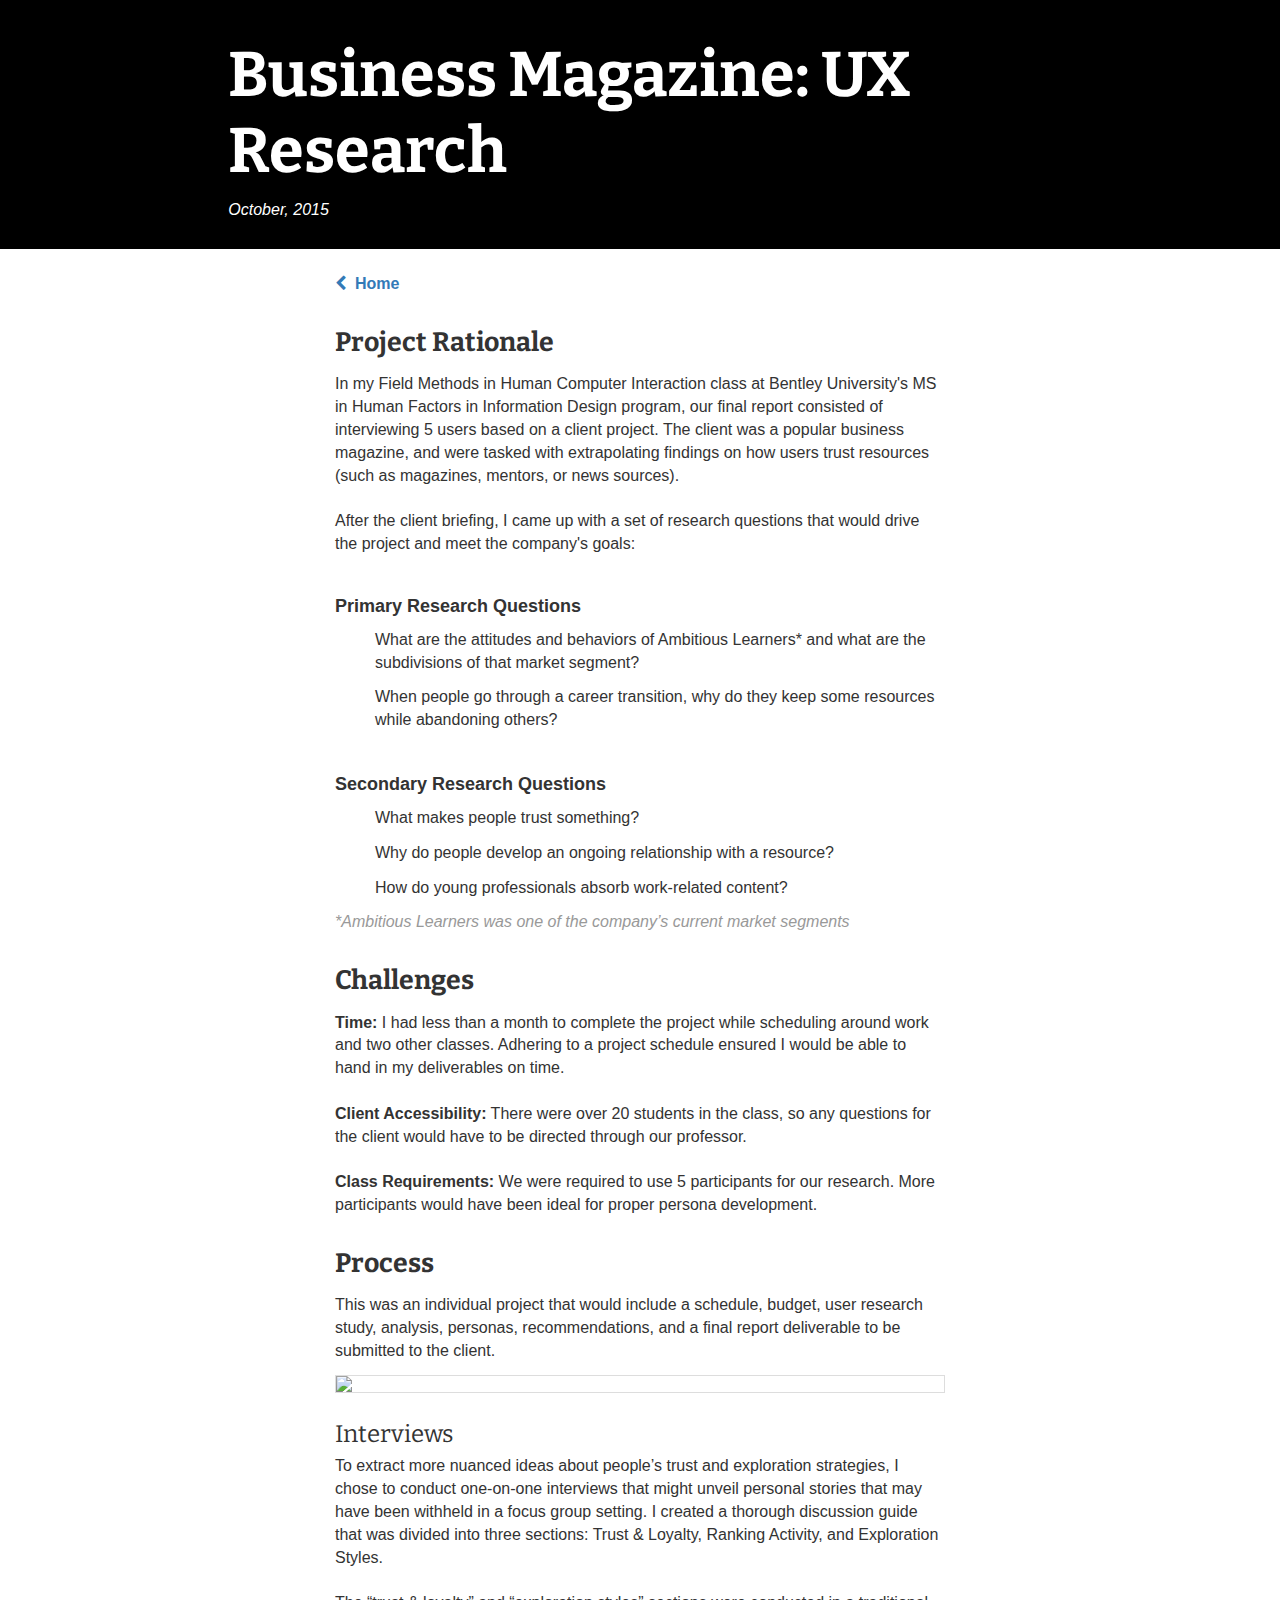
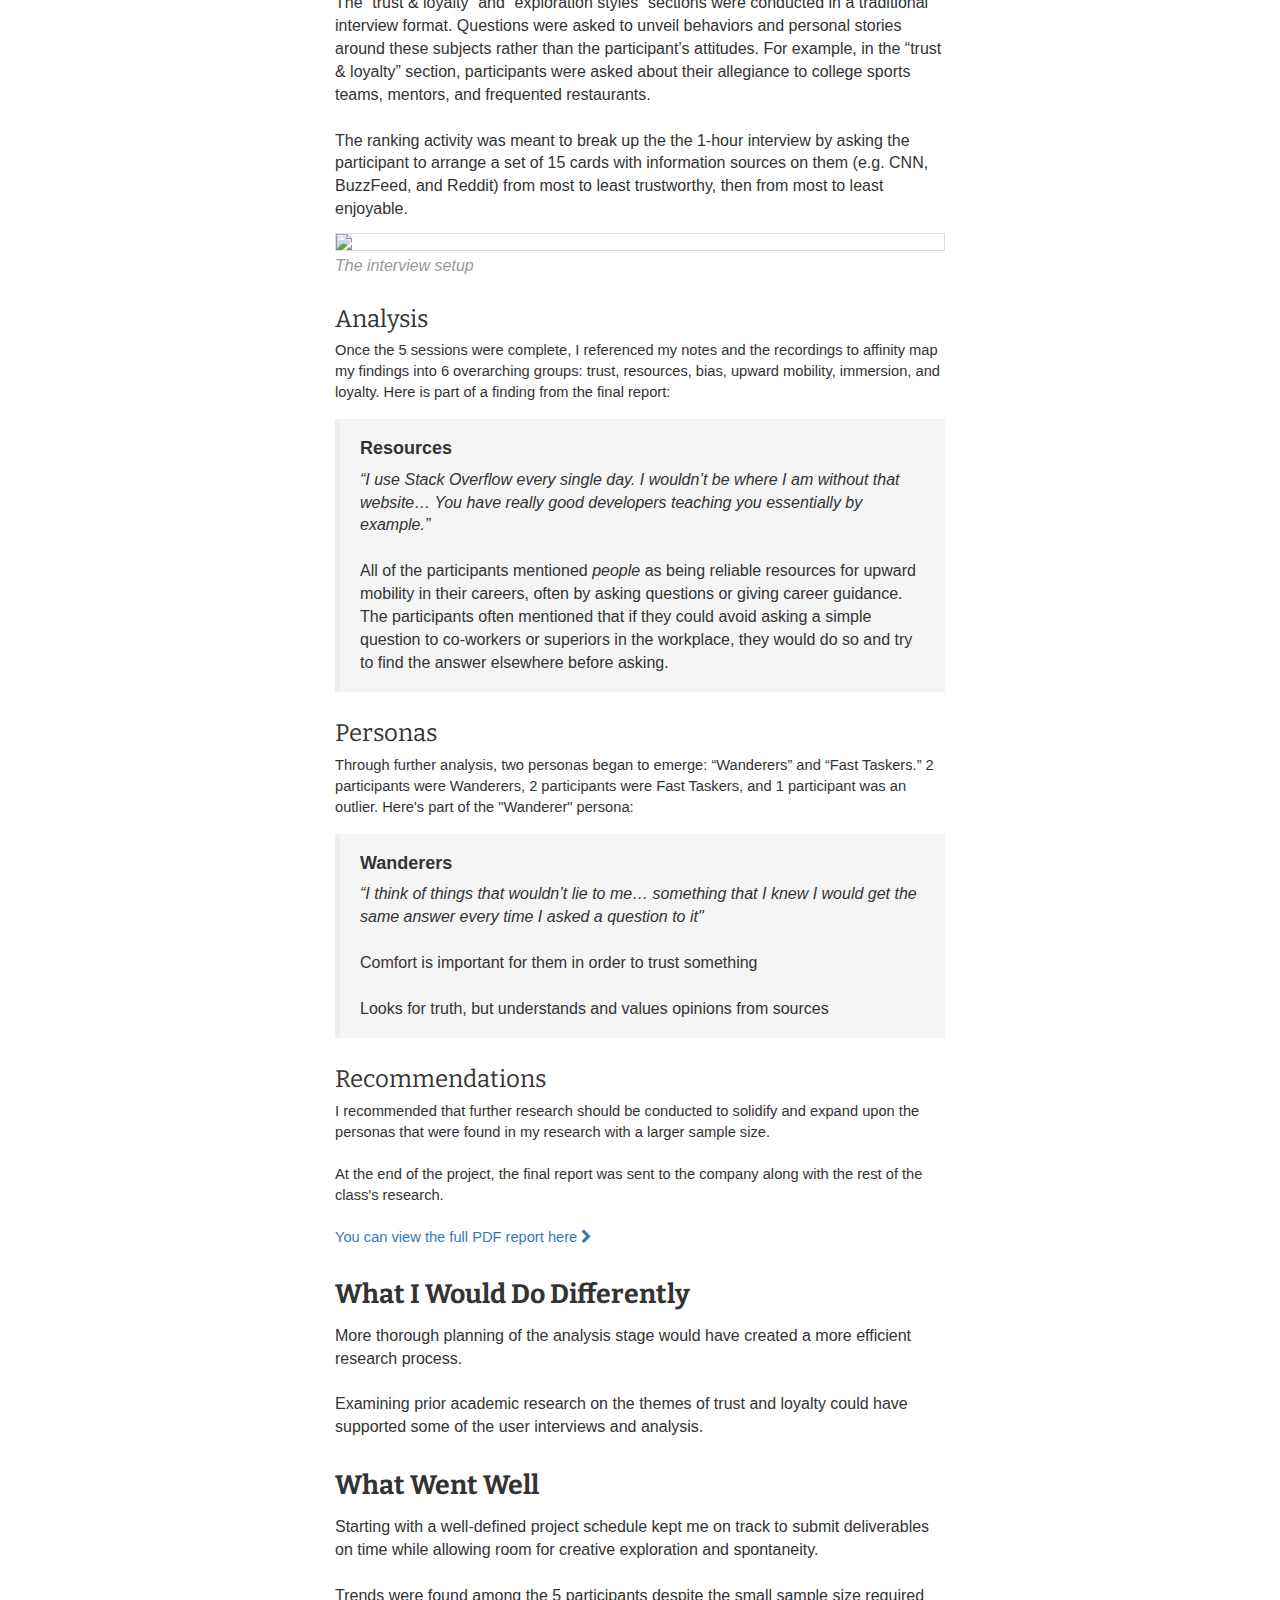
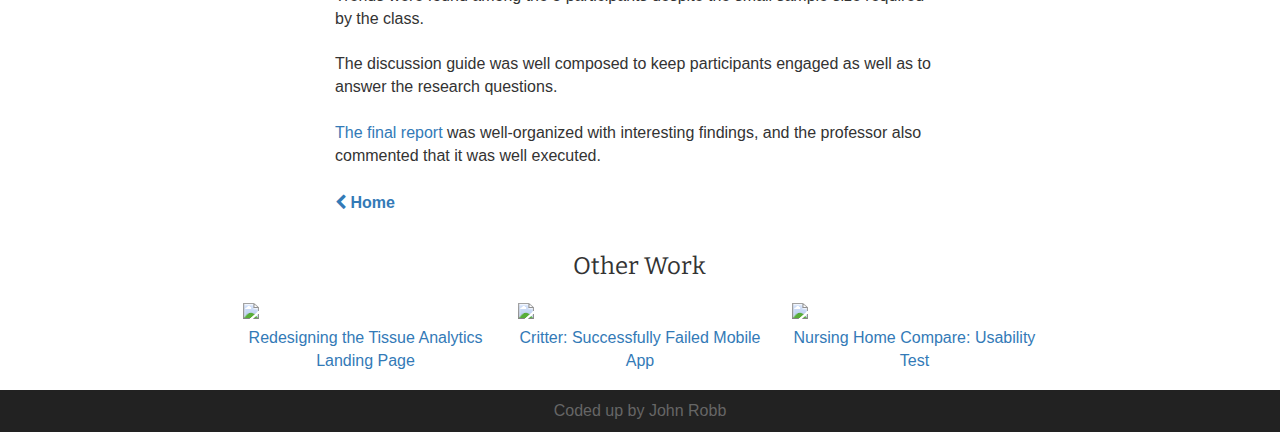
==== article_biz.html @ 2bd7e78d "Added Google Analytics" ====
<!DOCTYPE html>
<html lang="en">

<head>
    <meta charset="utf-8">
    <meta http-equiv="X-UA-Compatible" content="IE=edge">
    <meta name="viewport" content="width=device-width, initial-scale=1">
    <meta name="description" content="">
    <meta name="author" content="">

    <title>John Robb</title>

    <!-- Normalize -->
    <link href="css/normalize.css" rel="stylesheet">

    <!-- Bootstrap Core CSS -->
    <link href="css/bootstrap.min.css" rel="stylesheet">

    <!-- Font Awesome -->
    <link rel="stylesheet" href="fonts/font-awesome/css/font-awesome.min.css">

    <!-- Custom CSS -->
    <link href="robbstrap.css" rel="stylesheet">

    <!-- FancyBox -->
    <link rel="stylesheet" href="fancybox/source/jquery.fancybox.css?v=2.1.5" type="text/css" media="screen" />
    <link rel="stylesheet" href="fancybox/source/helpers/jquery.fancybox-buttons.css?v=1.0.5" type="text/css" media="screen" />
    <link rel="stylesheet" href="fancybox/source/helpers/jquery.fancybox-thumbs.css?v=1.0.7" type="text/css" media="screen" />

    <!-- Fonts -->
    <link rel="stylesheet" href="fonts/font-awesome/css/font-awesome.min.css">
    <link href='https://fonts.googleapis.com/css?family=Bitter:400,400italic,700|Open+Sans:400,400italic,700' rel='stylesheet' type='text/css'>

    <!-- HTML5 Shim and Respond.js IE8 support of HTML5 elements and media queries -->
    <!-- WARNING: Respond.js doesn't work if you view the page via file:// -->
    <!--[if lt IE 9]>
        <script src="https://oss.maxcdn.com/libs/html5shiv/3.7.0/html5shiv.js"></script>
        <script src="https://oss.maxcdn.com/libs/respond.js/1.4.2/respond.min.js"></script>
    <![endif]-->

</head>

<body>
  <!-- Google Tag Manager -->
  <noscript><iframe src="//www.googletagmanager.com/ns.html?id=GTM-M688J4"
  height="0" width="0" style="display:none;visibility:hidden"></iframe></noscript>
  <script>(function(w,d,s,l,i){w[l]=w[l]||[];w[l].push({'gtm.start':
  new Date().getTime(),event:'gtm.js'});var f=d.getElementsByTagName(s)[0],
  j=d.createElement(s),dl=l!='dataLayer'?'&l='+l:'';j.async=true;j.src=
  '//www.googletagmanager.com/gtm.js?id='+i+dl;f.parentNode.insertBefore(j,f);
  })(window,document,'script','dataLayer','GTM-M688J4');</script>
  <!-- End Google Tag Manager -->

<div class="article">

  <div class="jumbotron biz-page" style="padding-right: 0">
    <div class="container col-sm-offset-1 col-sm-10 col-md-offset-2 col-md-8">
      <h1>Business Magazine: UX Research</h1>
      <p>October, 2015</p>
    </div>
  </div>

  <div class="container col-sm-offset-1 col-sm-10 col-md-offset-2 col-md-8 col-lg-offset-3 col-lg-6">

    <!--BACK BUTTON, breadcrumb-->
    <p style="margin-bottom:18px">
      <a href="index.html"><b>
        <i class="fa fa-chevron-left"></i>
        &nbsp;Home</b>
      </a>
    </p>

    <h2>Project Rationale</h2>

    <p>
    In my Field Methods in Human Computer Interaction class at Bentley University's MS in Human Factors in Information Design program, our final report consisted of interviewing 5 users based on a client project. The client was a popular business magazine, and were tasked with extrapolating findings on how users trust resources (such as magazines, mentors, or news sources).
    <br/><br/>
    After the client briefing, I came up with a set of research questions that would drive the project and meet the company's goals:
    </p>

    <br/>

    <h4>Primary Research Questions</h4>
    <ul class="research-qs">
      <li><p>What are the attitudes and behaviors of Ambitious Learners* and what are the subdivisions of that market segment?</p></li>
      <li><p>When people go through a career transition, why do they keep some resources while abandoning others?</p></li>
    </ul>

    <br/>
    <h4>Secondary Research Questions</h4>
    <ul class="research-qs">
      <li><p>What makes people trust something?</p></li>
      <li><p>Why do people develop an ongoing relationship with a resource?</p></li>
      <li><p>How do young professionals absorb work-related content?</p></li>
    </ul>

    <p style="color: #999"><i>*Ambitious Learners was one of the company’s current market segments</i></p>

    <h2>Challenges</h2>
    <p>
      <b>Time:</b> I had less than a month to complete the project while scheduling around work and two other classes. Adhering to a project schedule ensured I would be able to hand in my deliverables on time.
      <br/>
      <br/>
      <b>Client Accessibility:</b> There were over 20 students in the class, so any questions for the client would have to be directed through our professor.
      <br/>
      <br/>
      <b>Class Requirements:</b> We were required to use 5 participants for our research. More participants would have been ideal for proper persona development.
    </p>

    <h2>Process</h2>
    <p>
      This was an individual project that would include a schedule, budget, user research study, analysis, personas, recommendations, and a final report deliverable to be submitted to the client.
    </p>
    <a class="fancybox" href="img/biz/schedule.png">
      <img src="img/biz/schedule.png" class="img-responsive">
    </a>

    <h3>Interviews</h3>
    <p>
      To extract more nuanced ideas about people’s trust and exploration strategies, I chose to conduct one-on-one interviews that might unveil personal stories that may have been withheld in a focus group setting. I created a thorough discussion guide that was divided into three sections: Trust & Loyalty, Ranking Activity, and Exploration Styles.
      <br/><br/>
      The “trust & loyalty” and “exploration styles” sections were conducted in a traditional interview format. Questions were asked to unveil behaviors and personal stories around these subjects rather than the participant’s attitudes. For example, in the “trust & loyalty” section, participants were asked about their allegiance to college sports teams, mentors, and frequented restaurants.
      <br/><br/>
      The ranking activity was meant to break up the the 1-hour interview by asking the participant to arrange a set of 15 cards with information sources on them (e.g. CNN, BuzzFeed, and Reddit) from most to least trustworthy, then from most to least enjoyable.
    </p>
      <a class="fancybox" href="img/biz/setup.jpg">
      <img src="img/biz/setup.jpg" class="img-responsive">
    </a>
    <p class="caption">The interview setup</p>

    <h3>Analysis</h3>
    Once the 5 sessions were complete, I referenced my notes and the recordings to affinity map my findings into 6 overarching groups: trust, resources, bias, upward mobility, immersion, and loyalty. Here is part of a finding from the final report:

    <blockquote>
      <h4>Resources</h4>
      <i>“I use Stack Overflow every single day. I wouldn’t be where I am without that website… You have really good developers teaching you essentially by example.”</i>
      <br/>
      <br/>
      All of the participants mentioned <i>people</i> as being reliable resources for upward mobility in their careers, often by asking questions or giving career guidance. The participants often mentioned that if they could avoid asking a simple question to co-workers or superiors in the workplace, they would do so and try to find the answer elsewhere before asking.
    </blockquote>

    <h3>Personas</h3>
    Through further analysis, two personas began to emerge: “Wanderers” and “Fast Taskers.” 2 participants were Wanderers, 2 participants were Fast Taskers, and 1 participant was an outlier. Here's part of the "Wanderer" persona:

    <blockquote>
      <h4>Wanderers</h4>
      <i>“I think of things that wouldn’t lie to me… something that I knew I would get the same answer every time I asked a question to it"</i>
      <p>
        <br/>
        Comfort is important for them in order to trust something
        <br/>
        <br/>
        Looks for truth, but understands and values opinions from sources
      </p>
    </blockquote>

    <h3>Recommendations</h3>
    I recommended that further research should be conducted to solidify and expand upon the personas that were found in my research with a larger sample size.
    <br/>
    <br/>
    At the end of the project, the final report was sent to the company along with the rest of the class's research.
    <br/>
    <br/>
    <a href="https://www.dropbox.com/s/zzh4sr86tqa7deg/780-Final%20Report_NDA.pdf?dl=0" target="_blank">
    You can view the full PDF report here&nbsp;<i class="fa fa-chevron-right"></i></a>



  <h2>What I Would Do Differently</h2>

    <p>
      More thorough planning of the analysis stage would have created a more efficient research process.
      <br/><br/>
      Examining prior academic research on the themes of trust and loyalty could have supported some of the user interviews and analysis.
    </p>

    <h2>What Went Well</h2>

    <p>
      Starting with a well-defined project schedule kept me on track to submit deliverables on time while allowing room for creative exploration and spontaneity.
      <br/><br/>
      Trends were found among the 5 participants despite the small sample size required by the class.
      <br/><br/>
      The discussion guide was well composed to keep participants engaged as well as to answer the research questions.
      <br/><br/>
      <a href="https://www.dropbox.com/s/zzh4sr86tqa7deg/780-Final%20Report_NDA.pdf?dl=0" target="_blank">The final report</a> was well-organized with interesting findings, and the professor also commented that it was well executed.
  </p>

    <!--BACK BUTTON, breadcrumb-->
    <p style="margin-bottom:18px; margin-top: 24px"><a href="index.html"><b><i class="fa fa-chevron-left"></i> Home</b></a></p>

  </div>
</div>


<div class="container otherwork col-xs-12 col-sm-offset-1 col-sm-10 col-md-offset-2 col-md-8">
  <h3 style="text-align:center">Other Work</h3>

  <div class="col-xs-4">
    <a href="article_ta.html">
      <img src="img/cover_ta.png" class="img-responsive center-block" style="max-height:168px">
      <p>Redesigning the Tissue Analytics Landing Page</p>
    </a>
  </div>
  <div class="col-xs-4">
    <a href="article_critter.html">
      <img src="img/cover_critter.png" class="img-responsive center-block" style="max-height:168px">
      <p>Critter: Successfully Failed Mobile App</p>
    </a>
  </div>
  <div class="col-xs-4">
    <a href="article_nhc.html">
      <img src="img/cover_nhc.png" class="img-responsive center-block" style="max-height:168px">
      <p>Nursing Home Compare: Usability Test</p>
    </a>
  </div>
</div>


  <footer class="footer">
      <p>Coded up by John Robb</p>
  </footer>

  <!-- Add jQuery library -->
  <script type="text/javascript" src="http://code.jquery.com/jquery-latest.min.js"></script>

  <!-- Include all compiled plugins (below), or include individual files as needed -->
  <script src="js/bootstrap.min.js"></script>

  <!-- Add mousewheel plugin (this is optional) -->
  <script type="text/javascript" src="fancybox/lib/jquery.mousewheel-3.0.6.pack.js"></script>

  <!-- Add fancyBox -->
  <script type="text/javascript" src="fancybox/source/jquery.fancybox.pack.js?v=2.1.5"></script>

  <!-- Optionally add helpers - button, thumbnail and/or media -->
  <script type="text/javascript" src="fancybox/source/helpers/jquery.fancybox-buttons.js?v=1.0.5"></script>
  <script type="text/javascript" src="fancybox/source/helpers/jquery.fancybox-media.js?v=1.0.6"></script>

  <script type="text/javascript" src="fancybox/source/helpers/jquery.fancybox-thumbs.js?v=1.0.7"></script>
  <script type="text/javascript">
  	$(document).ready(function() {
  		$(".fancybox").fancybox();
  	});
  </script>
</body>

</html>
---- robbstrap.css ----
html {
  position: relative;
  min-height: 100%;
}

body {
    /*padding-top: 50px; /*for navbar*/
    margin-bottom: 40px; /*for footer*/
    font-size: 11pt;
}

.container-fluid {
  padding: 0;
}

.container-nopad {
  padding: 0;
}

h1 {
  font-family: "bitter";
  font-weight: 700;
  margin-bottom: 24px;
  font-size: 24pt;
}

h2 {
  font-family: "bitter";
  font-weight: 700;
  margin-bottom: 24px;
}

h3 {
  font-family: "bitter";
  font-weight: 400;
  margin-bottom: 24px;
}

h4 {
  font-weight: bold;
}

p {
  font-size: 12pt;
}

.btn {
  border-radius: 2px !important;
}

.caption {
  margin-top: -20px;
  margin-bottom: 16px;
  font-style: italic;
  color: #999;
}

.handshake {
  background-color: #5462C3;
  color: #fff;
}

.handshake p {
  font-family: "bitter";
  font-size: 12pt;
  margin-bottom: 40px;
}

.jumbotron {
  margin-bottom: 0;
  padding-bottom: 0;
}

/* Intro Section*/

.intro {
  position: relative;
  background-color: #f2f2f2; /*8c332f*/
/*  background: #000 url("img/intro4.jpg") center center; */
  width: 100%;
  height: 100%;
  background-size: cover;
  overflow: hidden;
  padding: 20px 0px;
}

.intro li {
  margin: 12px;
}

.work a {
  font-size: 14pt;
}

.work img {
  float:left;
  padding: 0px;
  margin: 0;
  padding-right: 12px;
}

.work h3 {
  font-size: 14pt;
  vertical-align: middle;
  margin-bottom: 6px;
  margin-top: 0;
}

.work table {
  padding: 0;
  margin: 0;
  height: 130px;
}

.work td {
  padding: 0;
  margin: 0;
  /*padding-bottom: 20px;*/
}

.work tr {
  padding: 0;
  margin: 0;
}

.work p {
  font-size: 11pt;
  color: #999;
  font-style: italic;
  margin-bottom: 0;
  line-height: 120%;
}

/*Experience Section*/

.xp {
  background-color: #f2f2f2;
  height: 100%;
  margin-top: 24px;
}

.xp .container {
  padding-bottom: 18px;
}

.xp h1 {
  margin-top: 24px;
  margin-bottom: 12px;
}

.xp h2 {
  font-size: 18pt;
  font-weight: 400;
  margin-bottom: 4px;
  margin-top: 28px;
}

.xp h3 {
  margin-bottom: 4px;
  font-size: 14pt;
  margin-top: 0;
  /*float:left;*/
}

.xp .note {
  /*text-align: right;
  float: right; /*If something goes wrong, check this. maybe clearing floats?*/
  color: #999;
  font-style: italic;
  margin-bottom: 6px;
}

.xp .detail {
  margin-bottom: 8px;
}

.xp .btn {
  margin-top: 8px;
  margin-bottom: 12px;
}

/* Skills Section */
.skills {
  background-color: #5462C3;
  height: 100%;
  padding-bottom: 32px;
  color: #fff;
}

.skills h3 {
  margin-bottom: 12px;
}

.skills p {
  line-height: 40px;
}

/* About Section */

.about {
  padding-bottom: 32px;
  background-color: #f2f2f2;
}

.about ul{
  margin-left: -4px;
}

.about li{
  margin: 8px 8px;
}

.about i{
  margin-right: 8px;
  color: #333;
}

.about img {
  float: left;
  padding: 0;
  margin: 0 12px 12px 0;
}


/* Contact */

.contact {
  background-color: #333;
  color: #fff;
  padding-bottom: 24px;
  padding-top: 18px;
}

.contact p {
  margin-bottom: 18px;
}

.contact a {
  margin: 0 4px;
  margin-bottom: 12px;
}

.footer {
  position: absolute;
  bottom: -1px;
  width: 100%;
  height: 42px;
  background-color: #222;
}

.footer p{
  /*footer padding*/
  margin-top: 10px;
  margin-bottom: 10px;
  text-align: center;
  color: #666;
}


/************* ARTICLE ***************************/

.article .jumbotron {
    position: relative;
    height: 100%;
    background-size: cover;
    overflow: hidden;
    color: #fff;
    margin-bottom: 24px;
    padding: 18px 0 12px 0;
}

/* Article Images */

.ta-page {
    background: #000 url("img/article_ta.jpg") center center;
}

.critter-page {
    background: #000 url("img/article_critter.jpg") center center;
}

.biz-page {
    background: #000 url("img/article_biz.jpg") center center;
}

.nhc-page {
    background: #000 url("img/article_nhc.jpg") center center;
}


.article .jumbotron h1 {
  line-height: 120%;
  margin-bottom: 10px;
}

.article .jumbotron p {
  font-size: 12pt;
  font-style: italic;
}

.article h2 {
  font-size: 20pt;
  margin-bottom: 16px;
  margin-top: 32px;
}

.article h3 {
  margin-bottom: 8px;
  margin-top: 28px;
}

.article img {
  margin: 12px 0px 24px 0px;
  border: 1px solid #ddd;
/*  width: 100%;  */
/*  max-width: 640px; */
}

.article blockquote {
  font-size: 12pt;
  margin-top: 16px;
  padding-bottom: 18px;
  background-color: #f5f5f5;
}

.research-qs li {
  margin: 12px 0;
  list-style: none;
}

.otherwork p {
  text-align: center;
}

.otherwork {
  margin-bottom: 48px;
}

.otherwork img {
  margin-bottom: 8px;
}

/*************  Custom Buttons  ******************/
.btn-linkedin {
  color: #ffffff;
  background-color: #0077B5;
  border-color: #0077B5;
}

.btn-linkedin:hover,
.btn-linkedin:focus,
.btn-linkedin:active,
.btn-linkedin.active,
.open .dropdown-toggle.btn-linkedin {
  color: #ffffff;
  background-color: #006399;
  border-color: #0077B5;
}

.btn-linkedin:active,
.btn-linkedin.active,
.open .dropdown-toggle.btn-linkedin {
  background-image: none;
}

.btn-linkedin.disabled,
.btn-linkedin[disabled],
fieldset[disabled] .btn-linkedin,
.btn-linkedin.disabled:hover,
.btn-linkedin[disabled]:hover,
fieldset[disabled] .btn-linkedin:hover,
.btn-linkedin.disabled:focus,
.btn-linkedin[disabled]:focus,
fieldset[disabled] .btn-linkedin:focus,
.btn-linkedin.disabled:active,
.btn-linkedin[disabled]:active,
fieldset[disabled] .btn-linkedin:active,
.btn-linkedin.disabled.active,
.btn-linkedin[disabled].active,
fieldset[disabled] .btn-linkedin.active {
  background-color: #0077B5;
  border-color: #0077B5;
}

.btn-linkedin .badge {
  color: #0077B5;
  background-color: #ffffff;
}


/*TWITTER*/
.btn-twitter {
  color: #ffffff;
  background-color: #55ACEE;
  border-color: #55ACEE;
}

.btn-twitter:hover,
.btn-twitter:focus,
.btn-twitter:active,
.btn-twitter.active,
.open .dropdown-toggle.btn-twitter {
  color: #ffffff;
  background-color: #4C9DDB;
  border-color: #55ACEE;
}

.btn-twitter:active,
.btn-twitter.active,
.open .dropdown-toggle.btn-twitter {
  background-image: none;
}

.btn-twitter.disabled,
.btn-twitter[disabled],
fieldset[disabled] .btn-twitter,
.btn-twitter.disabled:hover,
.btn-twitter[disabled]:hover,
fieldset[disabled] .btn-twitter:hover,
.btn-twitter.disabled:focus,
.btn-twitter[disabled]:focus,
fieldset[disabled] .btn-twitter:focus,
.btn-twitter.disabled:active,
.btn-twitter[disabled]:active,
fieldset[disabled] .btn-twitter:active,
.btn-twitter.disabled.active,
.btn-twitter[disabled].active,
fieldset[disabled] .btn-twitter.active {
  background-color: #55ACEE;
  border-color: #55ACEE;
}

.btn-twitter .badge {
  color: #55ACEE;
  background-color: #ffffff;
}
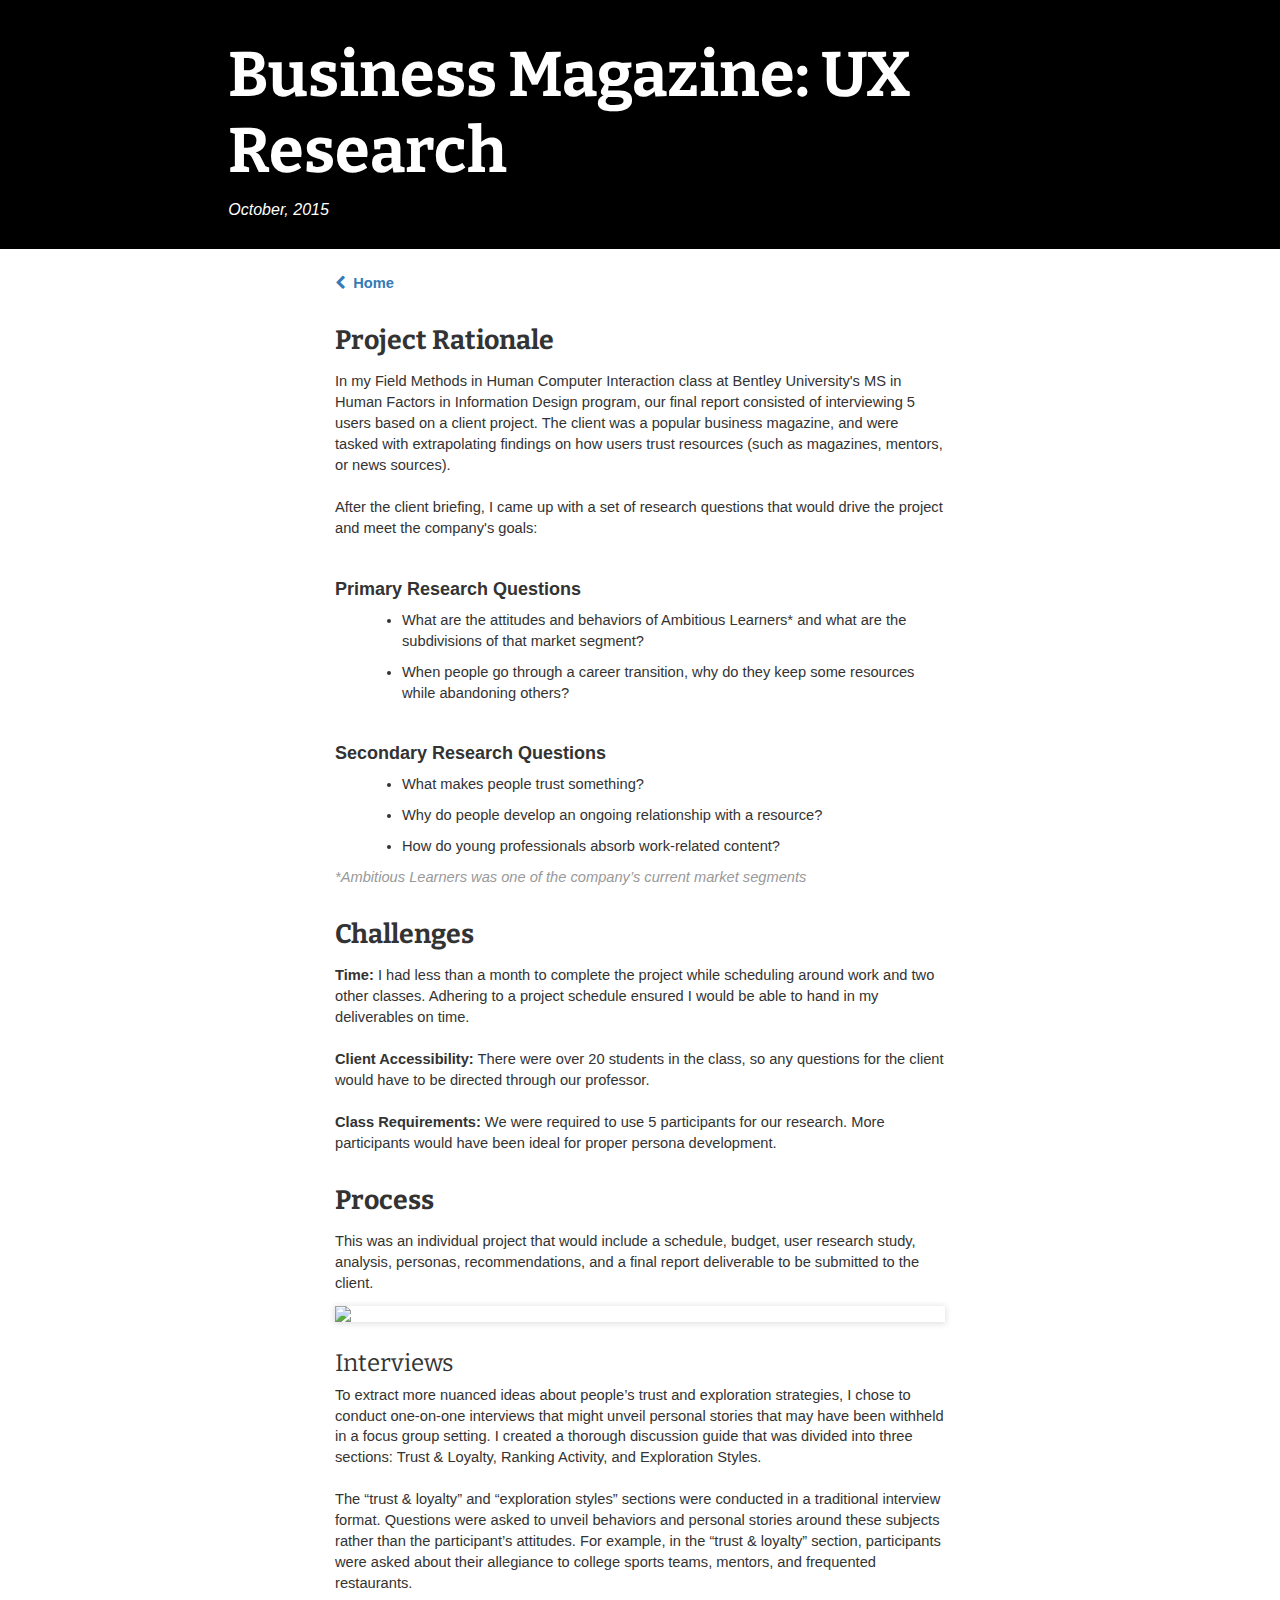
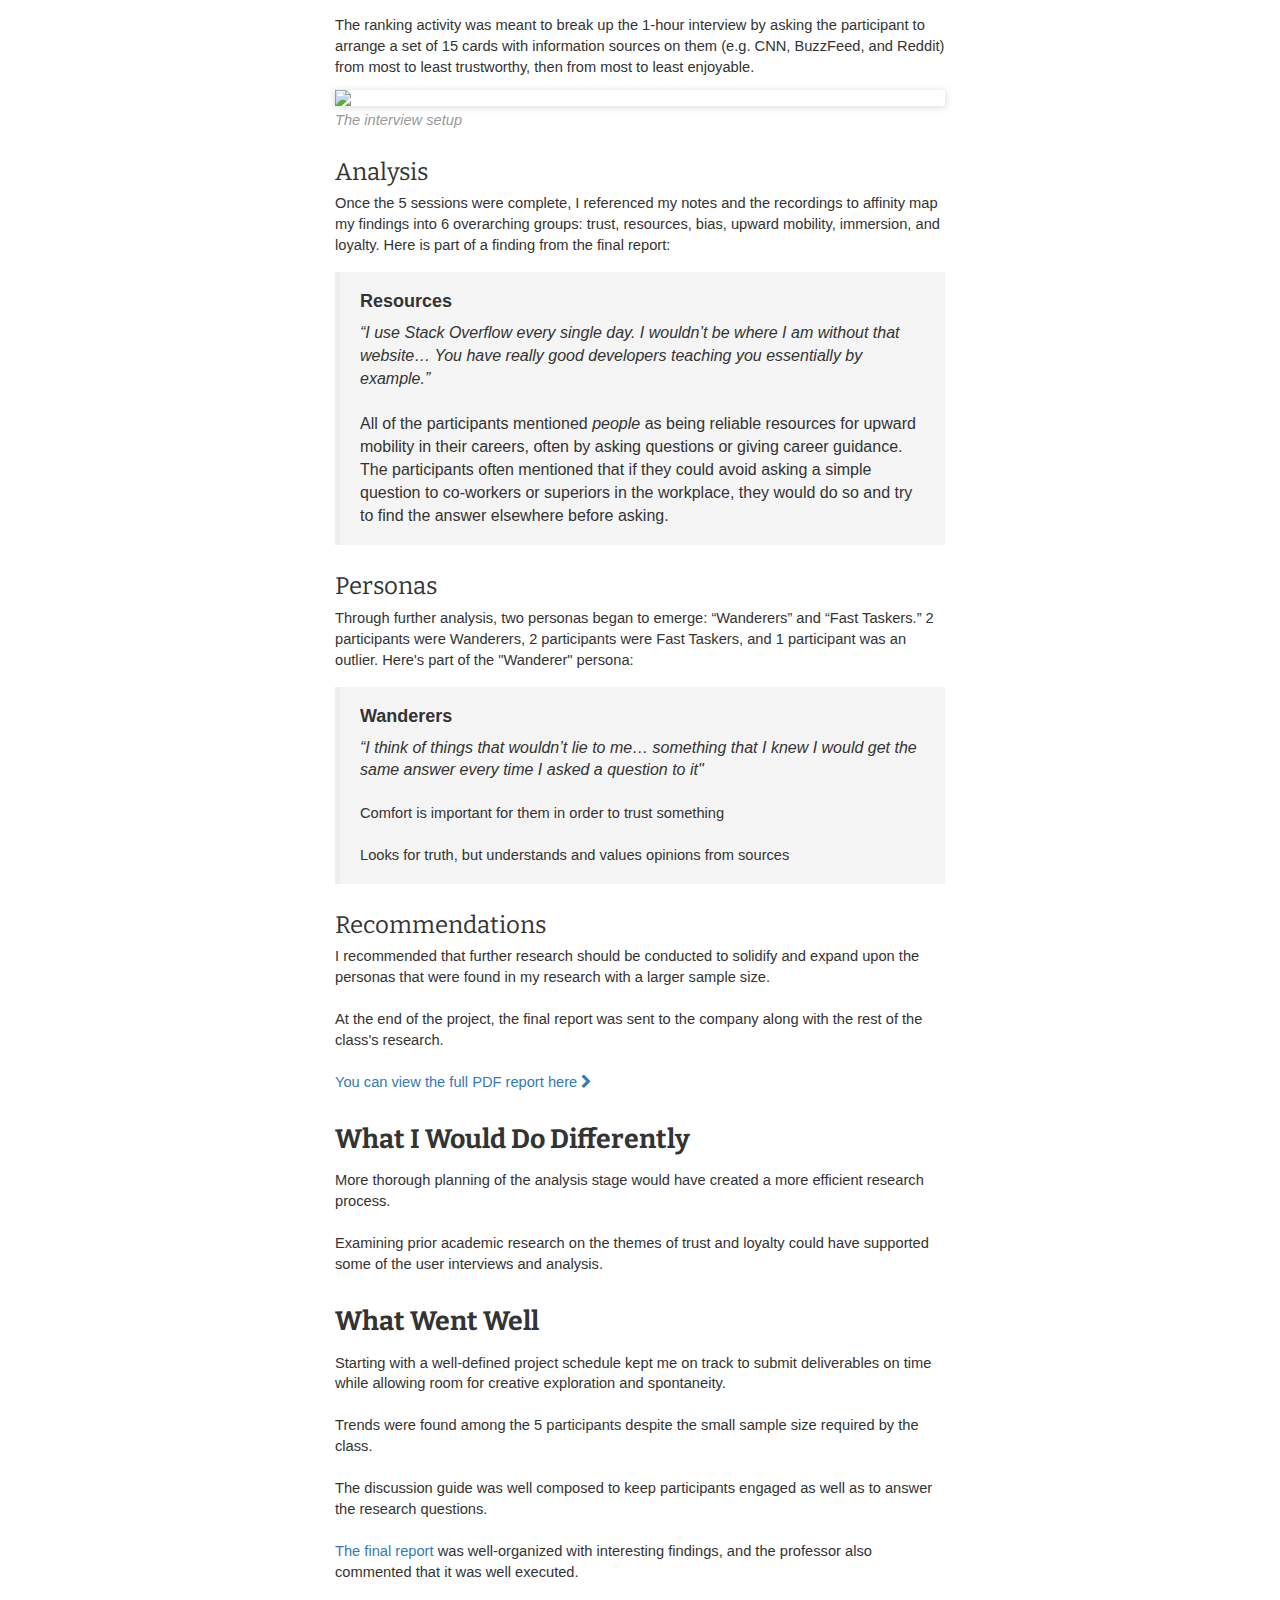
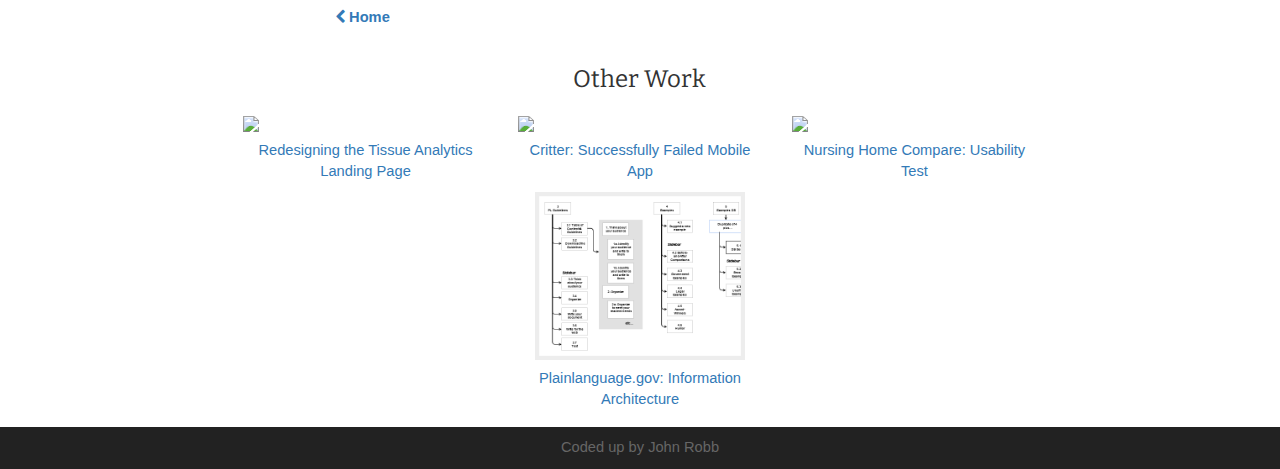
==== commit 0e7998fd: "Added PL IA" ====
--- a/article_biz.html
+++ b/article_biz.html
@@ -81,14 +81,14 @@
     <br/>
 
     <h4>Primary Research Questions</h4>
-    <ul class="research-qs">
+    <ul>
       <li><p>What are the attitudes and behaviors of Ambitious Learners* and what are the subdivisions of that market segment?</p></li>
       <li><p>When people go through a career transition, why do they keep some resources while abandoning others?</p></li>
     </ul>
 
     <br/>
     <h4>Secondary Research Questions</h4>
-    <ul class="research-qs">
+    <ul>
       <li><p>What makes people trust something?</p></li>
       <li><p>Why do people develop an ongoing relationship with a resource?</p></li>
       <li><p>How do young professionals absorb work-related content?</p></li>
@@ -121,7 +121,7 @@
       <br/><br/>
       The “trust & loyalty” and “exploration styles” sections were conducted in a traditional interview format. Questions were asked to unveil behaviors and personal stories around these subjects rather than the participant’s attitudes. For example, in the “trust & loyalty” section, participants were asked about their allegiance to college sports teams, mentors, and frequented restaurants.
       <br/><br/>
-      The ranking activity was meant to break up the the 1-hour interview by asking the participant to arrange a set of 15 cards with information sources on them (e.g. CNN, BuzzFeed, and Reddit) from most to least trustworthy, then from most to least enjoyable.
+      The ranking activity was meant to break up the 1-hour interview by asking the participant to arrange a set of 15 cards with information sources on them (e.g. CNN, BuzzFeed, and Reddit) from most to least trustworthy, then from most to least enjoyable.
     </p>
       <a class="fancybox" href="img/biz/setup.jpg">
       <img src="img/biz/setup.jpg" class="img-responsive">
@@ -214,6 +214,26 @@
       <p>Nursing Home Compare: Usability Test</p>
     </a>
   </div>
+
+  <!-- Row 2 -->
+  <div class="col-xs-4">
+    <!-- <a href="article_ta.html">
+      <img src="img/cover_ta.png" class="img-responsive center-block" style="max-height:168px">
+      <p>Nursing Home Compare: Usability Test</p>
+    </a> -->
+  </div>
+  <div class="col-xs-4">
+    <a href="article_pl.html">
+      <img src="img/cover_pl.png" class="img-responsive center-block" style="max-height:168px">
+      <p>Plainlanguage.gov: Information Architecture</p>
+    </a>
+  </div>
+  <div class="col-xs-4">
+    <!-- <a href="article_ta.html">
+      <img src="img/cover_ta.png" class="img-responsive center-block" style="max-height:168px">
+      <p>Nursing Home Compare: Usability Test</p>
+    </a> -->
+  </div>
 </div>
 
 
--- a/robbstrap.css
+++ b/robbstrap.css
@@ -41,7 +41,7 @@
 }
 
 p {
-  font-size: 12pt;
+  font-size: 11pt;
 }
 
 .btn {
@@ -62,7 +62,7 @@
 
 .handshake p {
   font-family: "bitter";
-  font-size: 12pt;
+  font-size: 11pt;
   margin-bottom: 40px;
 }
 
@@ -145,26 +145,10 @@
 
 .xp h1 {
   margin-top: 24px;
-  margin-bottom: 12px;
-}
-
-.xp h2 {
-  font-size: 18pt;
-  font-weight: 400;
-  margin-bottom: 4px;
-  margin-top: 28px;
-}
-
-.xp h3 {
-  margin-bottom: 4px;
-  font-size: 14pt;
-  margin-top: 0;
-  /*float:left;*/
+  margin-bottom: 16px;
 }
 
 .xp .note {
-  /*text-align: right;
-  float: right; /*If something goes wrong, check this. maybe clearing floats?*/
   color: #999;
   font-style: italic;
   margin-bottom: 6px;
@@ -255,6 +239,8 @@
   text-align: center;
   color: #666;
 }
+
+
 
 
 /************* ARTICLE ***************************/
@@ -287,6 +273,10 @@
     background: #000 url("img/article_nhc.jpg") center center;
 }
 
+.pl-page {
+    background: #000 url("img/article_pl.png") center center;
+}
+
 
 .article .jumbotron h1 {
   line-height: 120%;
@@ -311,9 +301,18 @@
 
 .article img {
   margin: 12px 0px 24px 0px;
-  border: 1px solid #ddd;
+  /*border: 1px solid #ddd;*/
+  box-shadow: 0px 1px 6px 1px rgba(0, 0, 0, 0.12);
 /*  width: 100%;  */
 /*  max-width: 640px; */
+}
+
+.article ul {
+  margin-left: 27px; /*15 for container + ... */
+}
+
+.article li {
+  margin-bottom: 8px;
 }
 
 .article blockquote {
@@ -328,6 +327,13 @@
   list-style: none;
 }
 
+.pdf {
+  margin-bottom: 18px;
+  height: 500px;
+}
+
+/* Other Work */
+
 .otherwork p {
   text-align: center;
 }
@@ -339,6 +345,10 @@
 .otherwork img {
   margin-bottom: 8px;
 }
+
+
+
+
 
 /*************  Custom Buttons  ******************/
 .btn-linkedin {
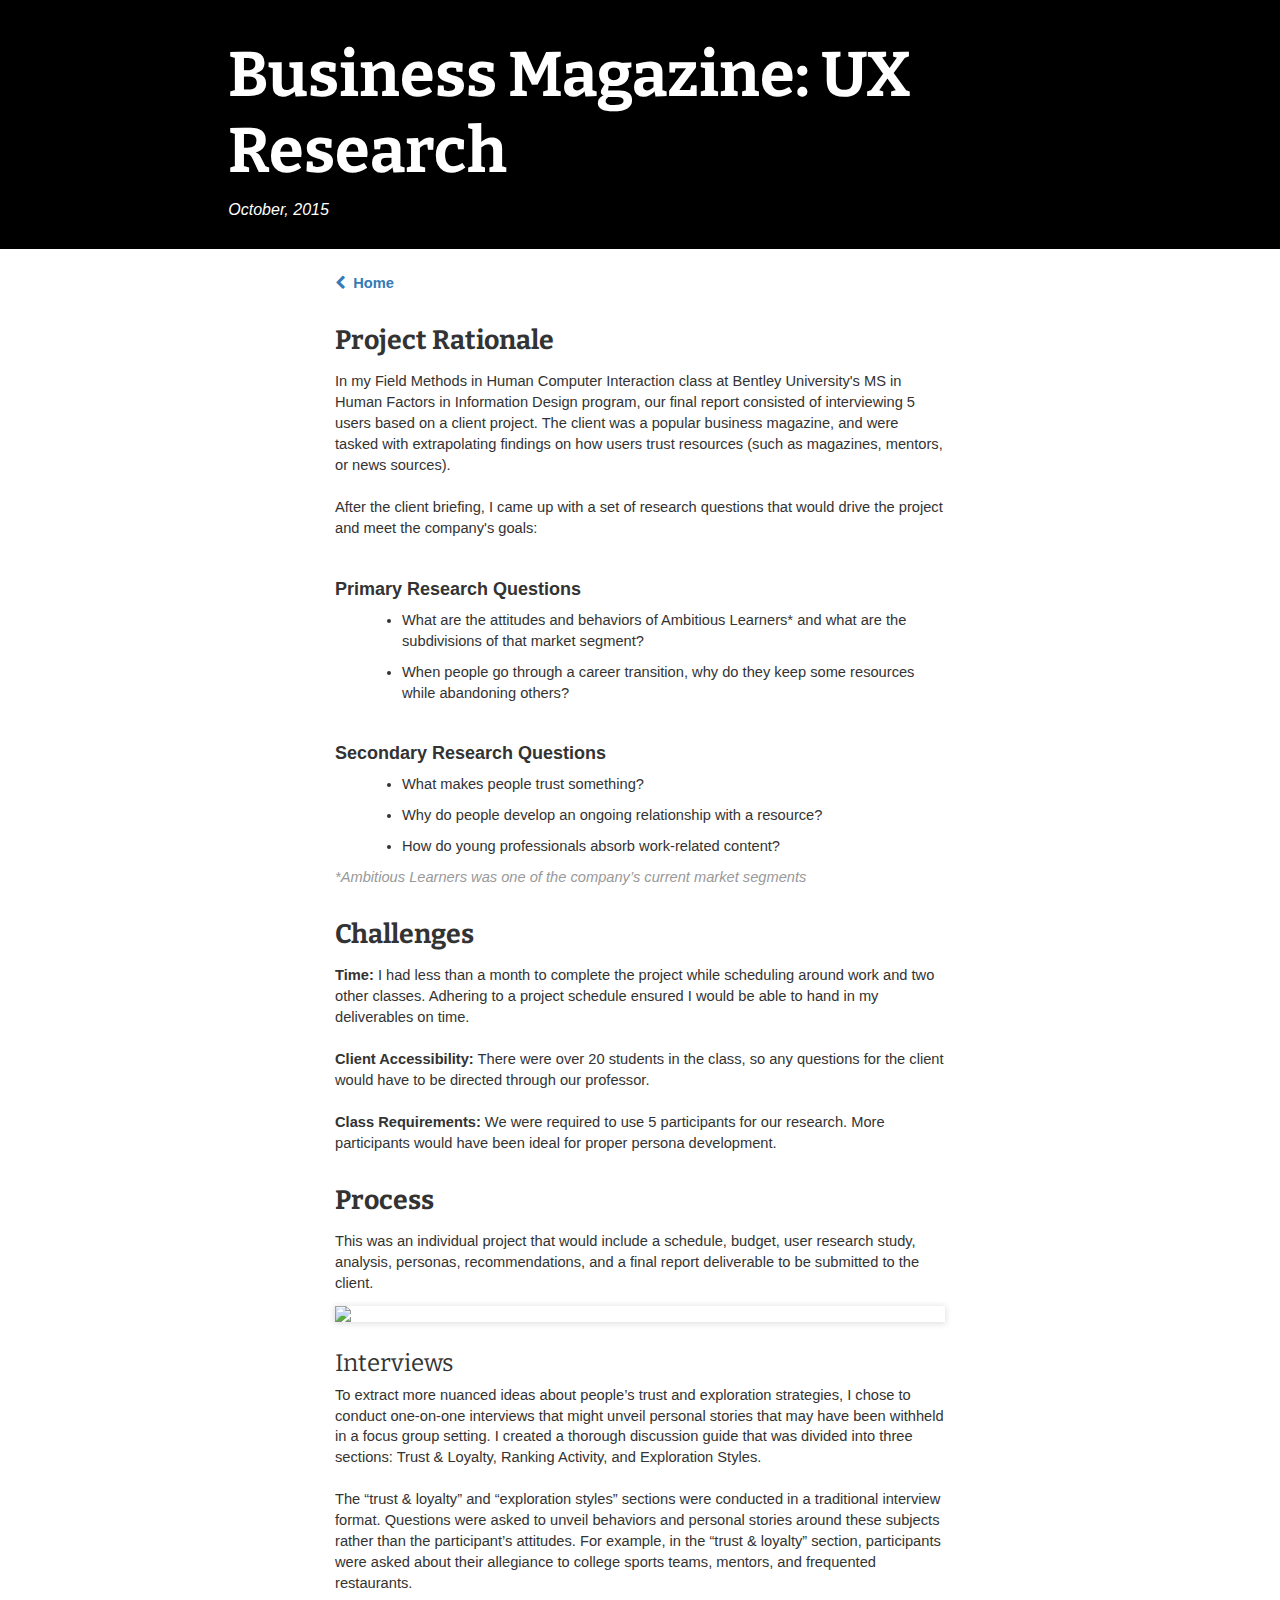
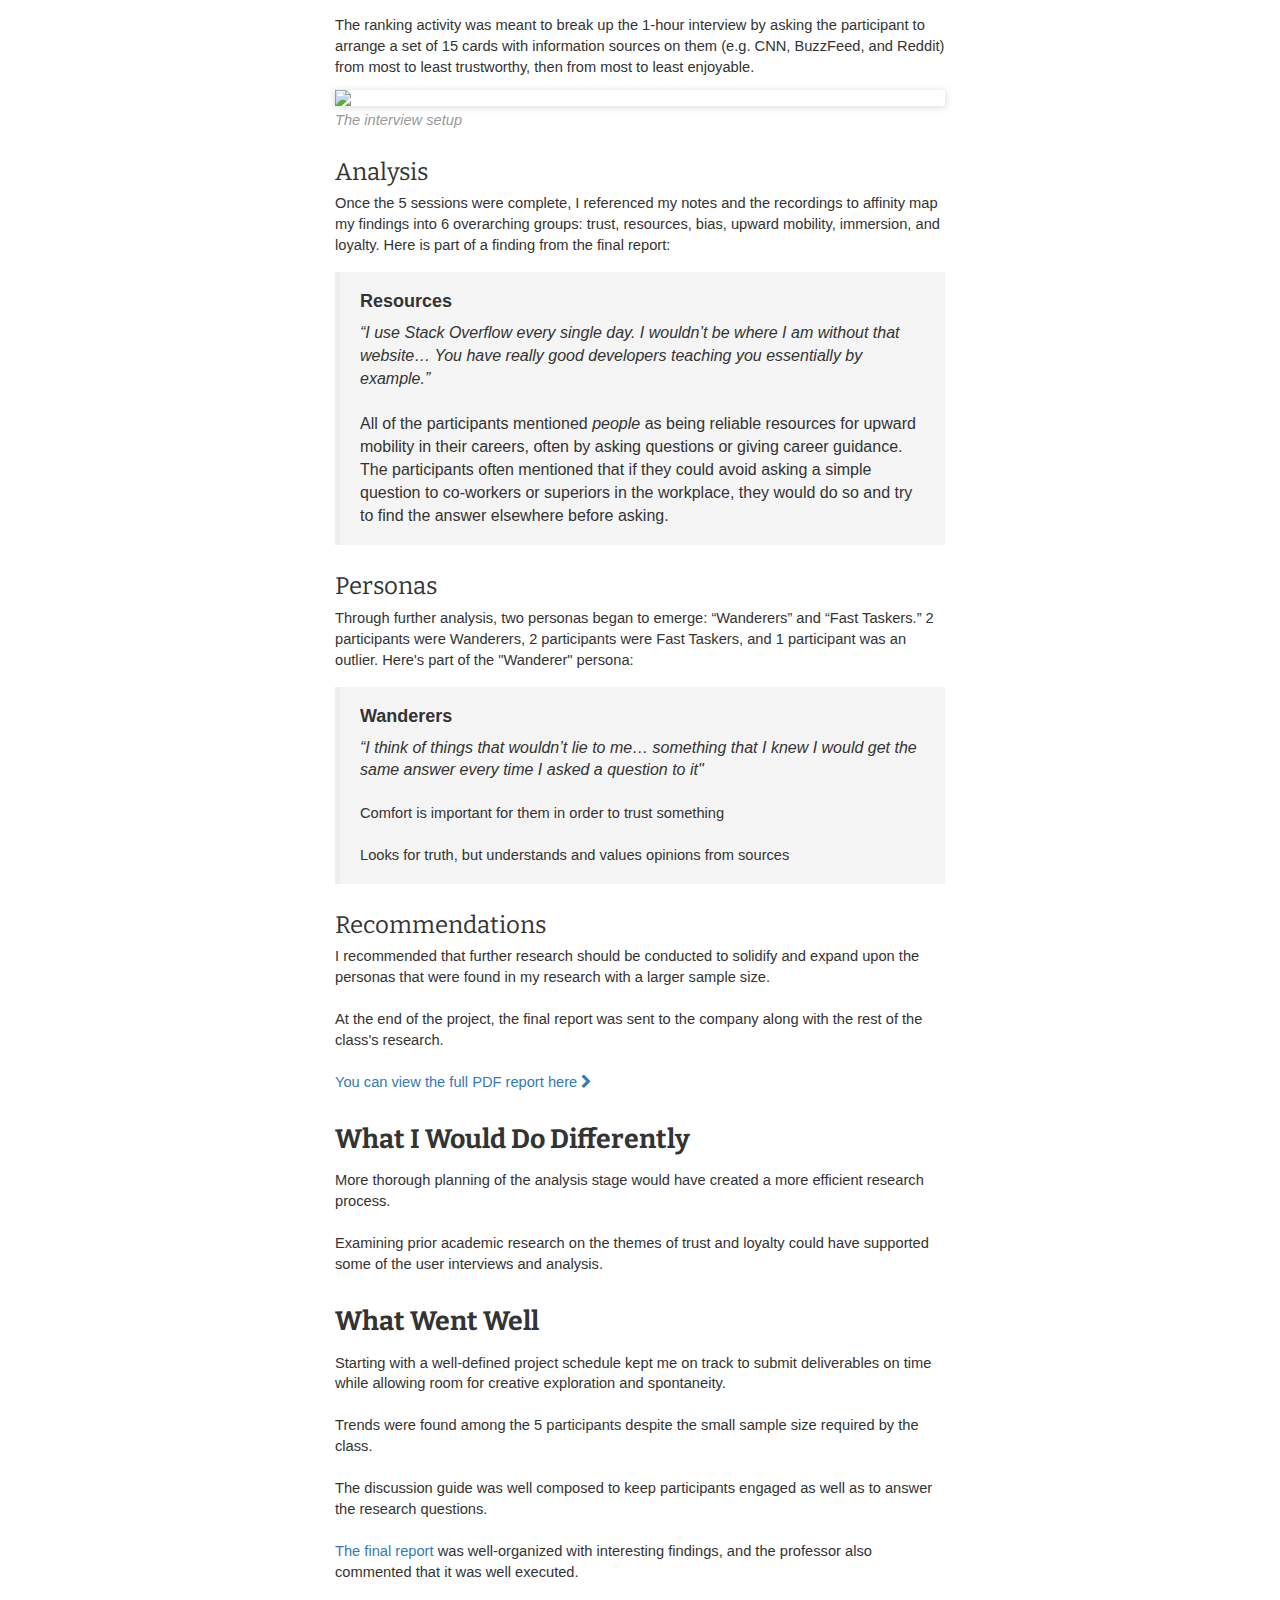
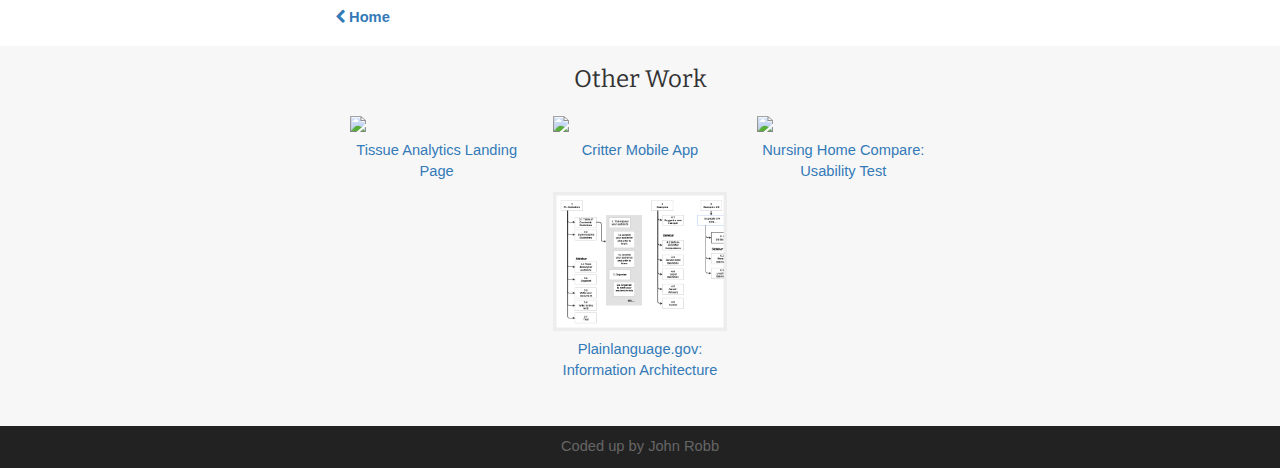
==== commit bdaa8931: "other work color" ====
--- a/article_biz.html
+++ b/article_biz.html
@@ -53,7 +53,7 @@
 
 <div class="article">
 
-  <div class="jumbotron biz-page" style="padding-right: 0">
+  <div class="jumbotron" style="padding-right: 0" id="article-biz">
     <div class="container col-sm-offset-1 col-sm-10 col-md-offset-2 col-md-8">
       <h1>Business Magazine: UX Research</h1>
       <p>October, 2015</p>
@@ -192,47 +192,36 @@
   </div>
 </div>
 
-
-<div class="container otherwork col-xs-12 col-sm-offset-1 col-sm-10 col-md-offset-2 col-md-8">
-  <h3 style="text-align:center">Other Work</h3>
-
-  <div class="col-xs-4">
-    <a href="article_ta.html">
-      <img src="img/cover_ta.png" class="img-responsive center-block" style="max-height:168px">
-      <p>Redesigning the Tissue Analytics Landing Page</p>
-    </a>
-  </div>
-  <div class="col-xs-4">
-    <a href="article_critter.html">
-      <img src="img/cover_critter.png" class="img-responsive center-block" style="max-height:168px">
-      <p>Critter: Successfully Failed Mobile App</p>
-    </a>
-  </div>
-  <div class="col-xs-4">
-    <a href="article_nhc.html">
-      <img src="img/cover_nhc.png" class="img-responsive center-block" style="max-height:168px">
-      <p>Nursing Home Compare: Usability Test</p>
-    </a>
-  </div>
-
-  <!-- Row 2 -->
-  <div class="col-xs-4">
-    <!-- <a href="article_ta.html">
-      <img src="img/cover_ta.png" class="img-responsive center-block" style="max-height:168px">
-      <p>Nursing Home Compare: Usability Test</p>
-    </a> -->
-  </div>
-  <div class="col-xs-4">
-    <a href="article_pl.html">
-      <img src="img/cover_pl.png" class="img-responsive center-block" style="max-height:168px">
-      <p>Plainlanguage.gov: Information Architecture</p>
-    </a>
-  </div>
-  <div class="col-xs-4">
-    <!-- <a href="article_ta.html">
-      <img src="img/cover_ta.png" class="img-responsive center-block" style="max-height:168px">
-      <p>Nursing Home Compare: Usability Test</p>
-    </a> -->
+<div class="container-fluid otherwork">
+  <div class="container col-xs-12 col-sm-offset-1 col-sm-10 col-md-offset-2 col-md-8 col-lg-offset-3 col-lg-6">
+    <h3 style="text-align:center">Other Work</h3>
+
+    <div class="col-xs-4">
+      <a href="article_ta.html">
+        <img src="img/cover_ta.png" class="img-responsive center-block" style="max-height:168px">
+        <p>Tissue Analytics Landing Page</p>
+      </a>
+    </div>
+    <div class="col-xs-4">
+      <a href="article_critter.html">
+        <img src="img/cover_critter.png" class="img-responsive center-block" style="max-height:168px">
+        <p>Critter Mobile App</p>
+      </a>
+    </div>
+    <div class="col-xs-4">
+      <a href="article_nhc.html">
+        <img src="img/cover_nhc.png" class="img-responsive center-block" style="max-height:168px">
+        <p>Nursing Home Compare: Usability Test</p>
+      </a>
+    </div>
+
+    <!-- Row 2 -->
+    <div class="col-xs-4 col-xs-offset-4">
+      <a href="article_pl.html">
+        <img src="img/cover_pl.png" class="img-responsive center-block" style="max-height:168px">
+        <p>Plainlanguage.gov: Information Architecture</p>
+      </a>
+    </div>
   </div>
 </div>
 
--- a/robbstrap.css
+++ b/robbstrap.css
@@ -74,13 +74,8 @@
 /* Intro Section*/
 
 .intro {
-  position: relative;
-  background-color: #f2f2f2; /*8c332f*/
-/*  background: #000 url("img/intro4.jpg") center center; */
+  background-color: #f2f2f2;
   width: 100%;
-  height: 100%;
-  background-size: cover;
-  overflow: hidden;
   padding: 20px 0px;
 }
 
@@ -257,23 +252,24 @@
 
 /* Article Images */
 
-.ta-page {
-    background: #000 url("img/article_ta.jpg") center center;
-}
-
-.critter-page {
-    background: #000 url("img/article_critter.jpg") center center;
-}
-
-.biz-page {
+#article-ta {
+  background: #000 url("img/article_ta.jpg") center center;
+}
+
+#article-critter {
+  background: #000 url("img/article_critter.jpg") center center;
+}
+
+
+#article-biz {
     background: #000 url("img/article_biz.jpg") center center;
 }
 
-.nhc-page {
+#article-nhc {
     background: #000 url("img/article_nhc.jpg") center center;
 }
 
-.pl-page {
+#article-pl {
     background: #000 url("img/article_pl.png") center center;
 }
 
@@ -339,7 +335,11 @@
 }
 
 .otherwork {
-  margin-bottom: 48px;
+  padding-bottom: 36px;
+  background-color: #f7f7f7;
+  width: 100%;
+  overflow: hidden;
+  margin-top: 24px;
 }
 
 .otherwork img {
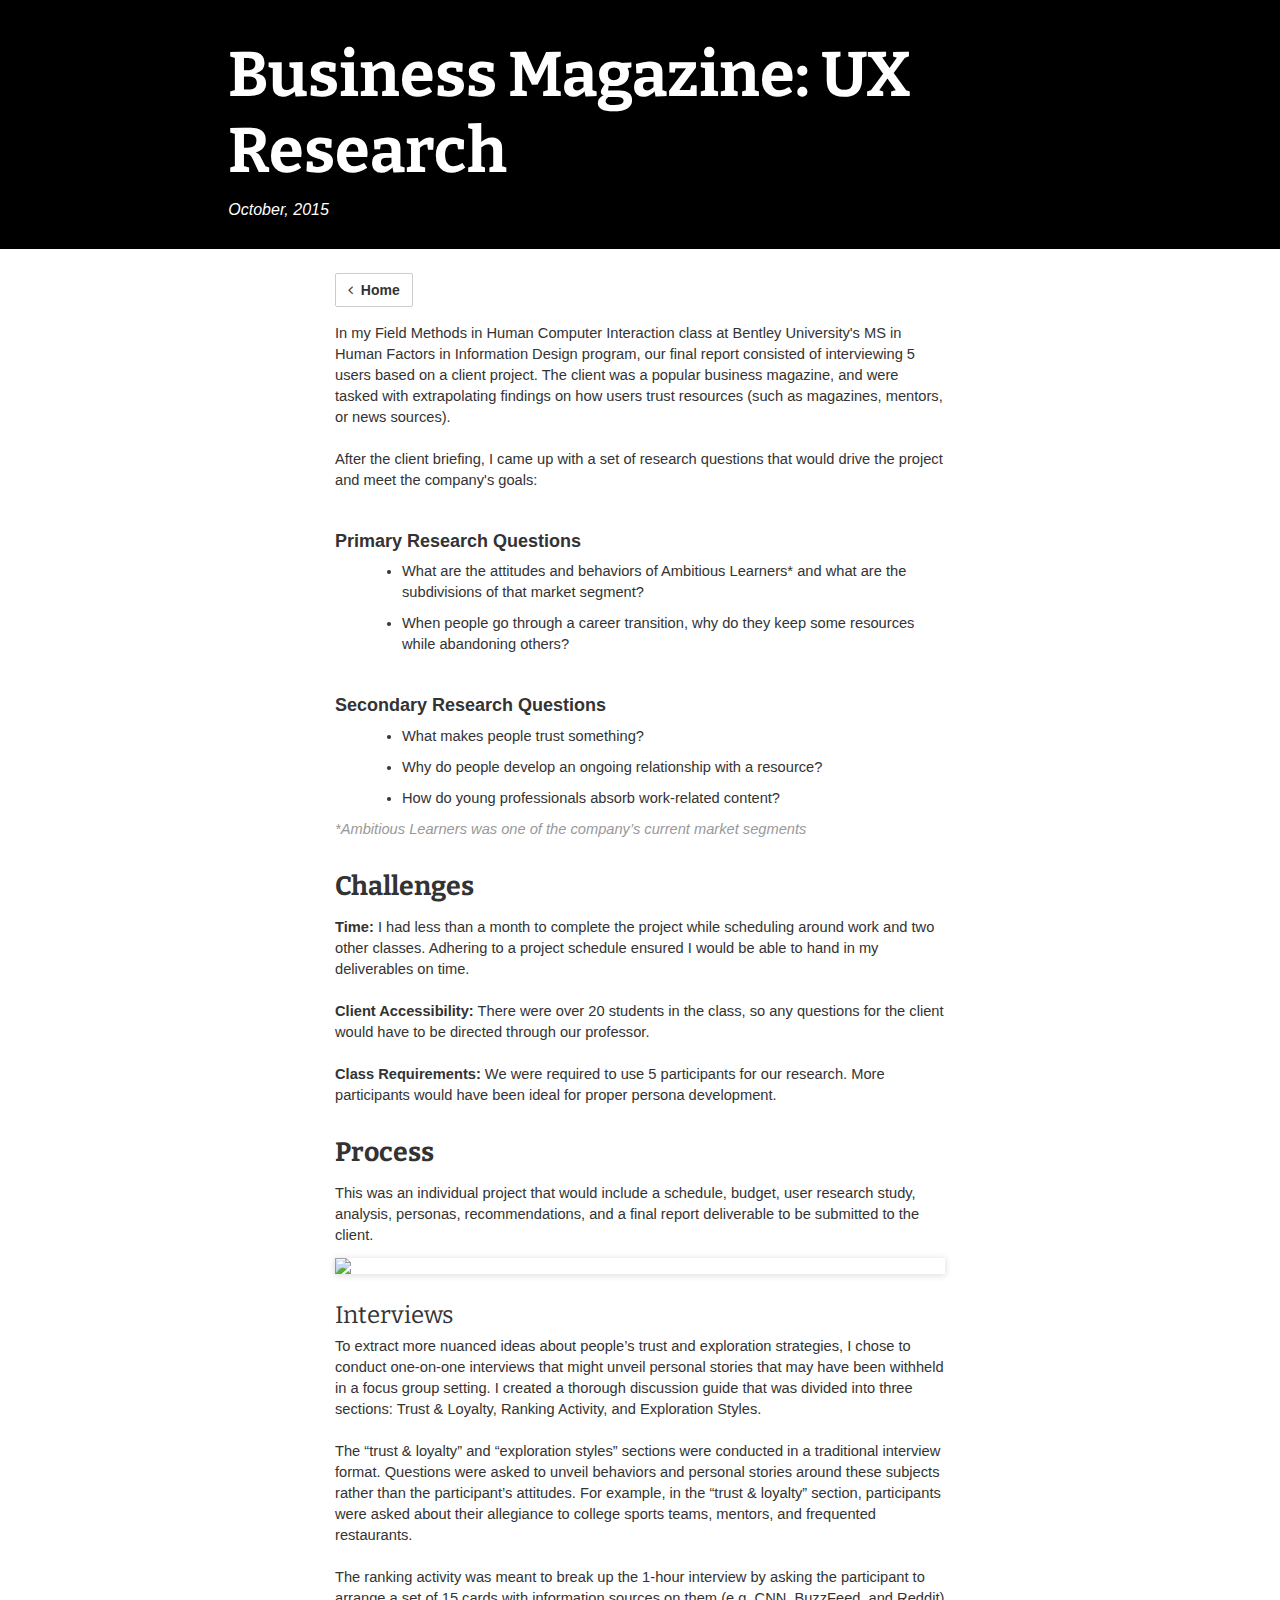
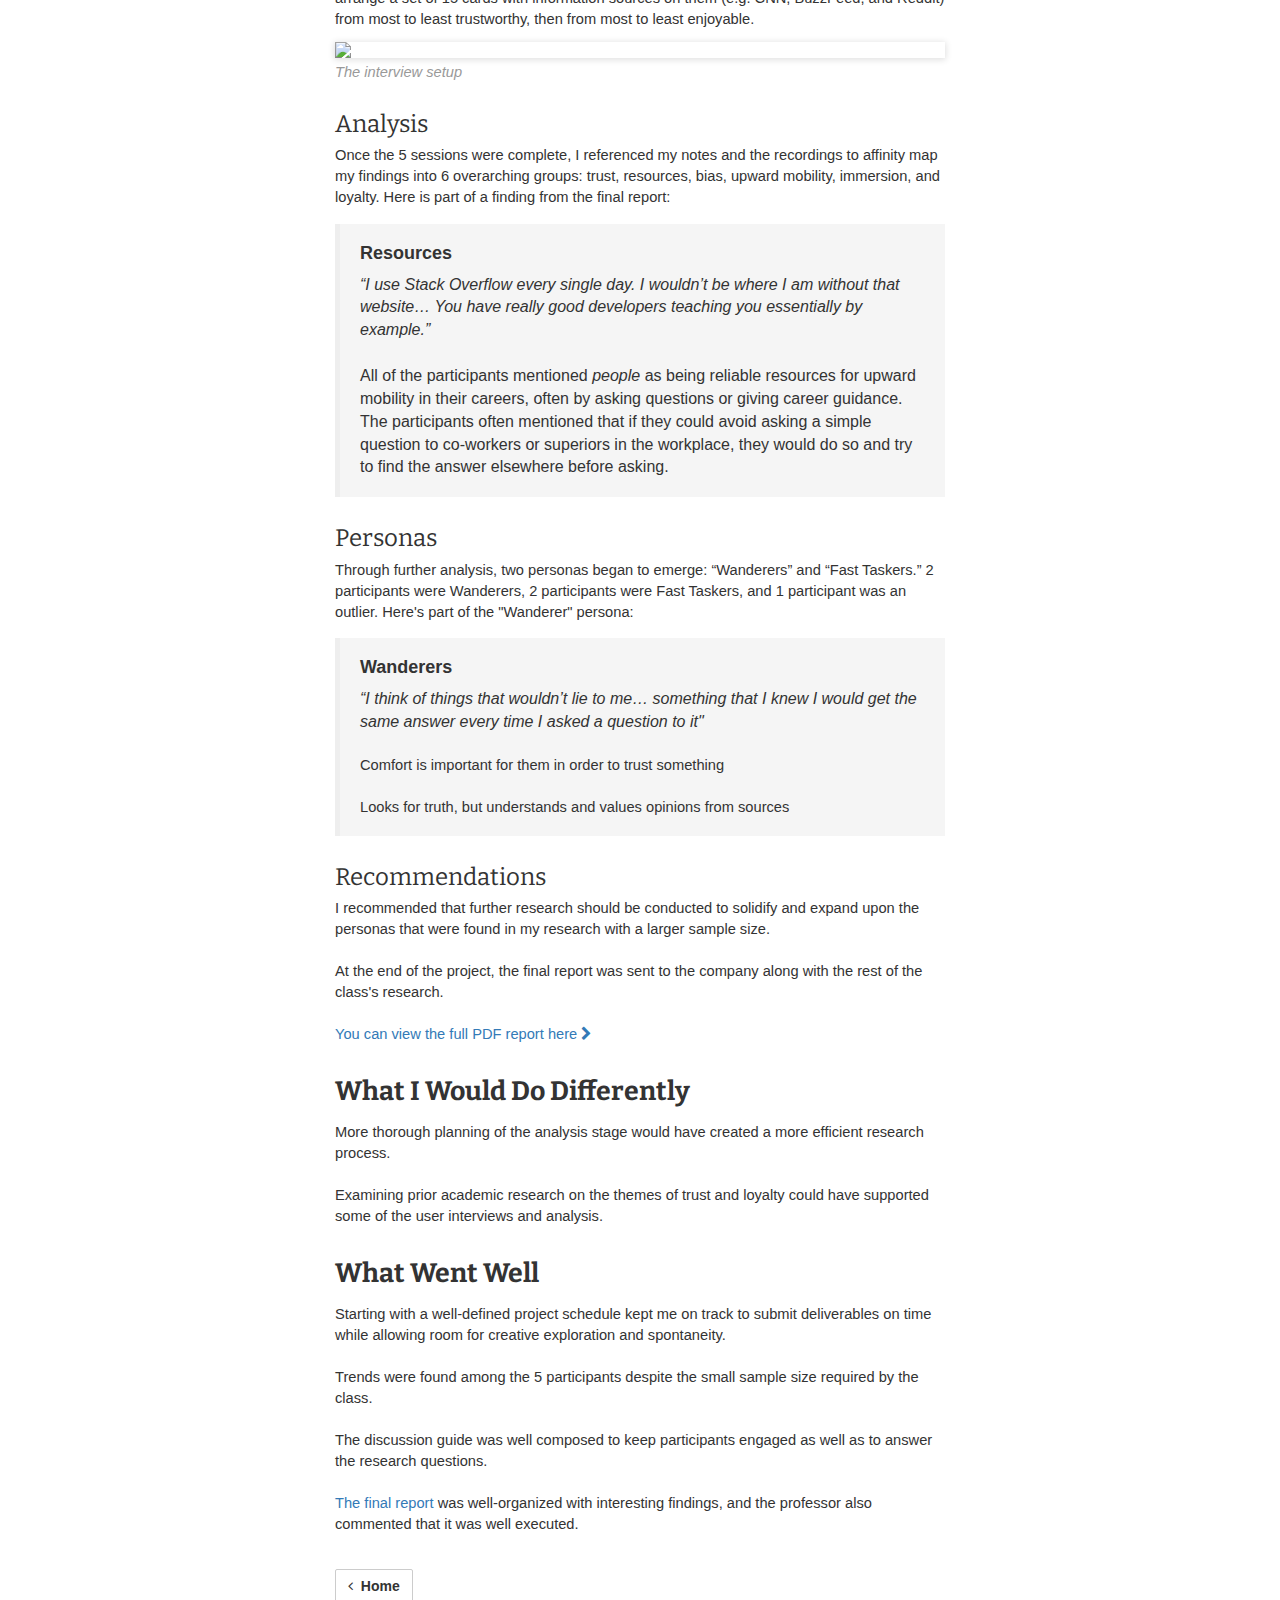
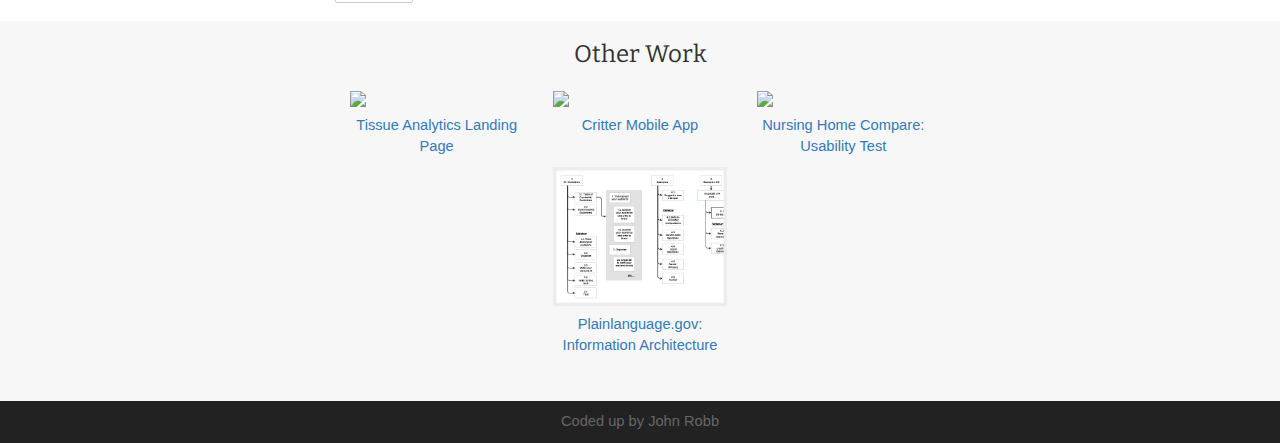
==== commit 4399949f: "Home Button" ====
--- a/article_biz.html
+++ b/article_biz.html
@@ -5,10 +5,8 @@
     <meta charset="utf-8">
     <meta http-equiv="X-UA-Compatible" content="IE=edge">
     <meta name="viewport" content="width=device-width, initial-scale=1">
-    <meta name="description" content="">
-    <meta name="author" content="">
-
-    <title>John Robb</title>
+    <meta name="author" content="John Robb">
+    <title>Magazine User Research - John Robb, UX Designer</title>
 
     <!-- Normalize -->
     <link href="css/normalize.css" rel="stylesheet">
@@ -63,14 +61,9 @@
   <div class="container col-sm-offset-1 col-sm-10 col-md-offset-2 col-md-8 col-lg-offset-3 col-lg-6">
 
     <!--BACK BUTTON, breadcrumb-->
-    <p style="margin-bottom:18px">
-      <a href="index.html"><b>
-        <i class="fa fa-chevron-left"></i>
-        &nbsp;Home</b>
-      </a>
-    </p>
-
-    <h2>Project Rationale</h2>
+    <a href="index.html" class="btn btn-default" role="button" style="margin-bottom: 16px">
+      <i class="fa fa-angle-left"></i>&nbsp;&nbsp;<b>Home</b>
+    </a>
 
     <p>
     In my Field Methods in Human Computer Interaction class at Bentley University's MS in Human Factors in Information Design program, our final report consisted of interviewing 5 users based on a client project. The client was a popular business magazine, and were tasked with extrapolating findings on how users trust resources (such as magazines, mentors, or news sources).
@@ -187,7 +180,9 @@
   </p>
 
     <!--BACK BUTTON, breadcrumb-->
-    <p style="margin-bottom:18px; margin-top: 24px"><a href="index.html"><b><i class="fa fa-chevron-left"></i> Home</b></a></p>
+    <a href="index.html" class="btn btn-default" role="button" style="margin-bottom:18px; margin-top: 24px">
+      <i class="fa fa-angle-left"></i>&nbsp;&nbsp;<b>Home</b>
+    </a>
 
   </div>
 </div>
--- a/robbstrap.css
+++ b/robbstrap.css
@@ -197,7 +197,7 @@
 .about img {
   float: left;
   padding: 0;
-  margin: 0 12px 12px 0;
+  margin: 0 12px 4px 0;
 }
 
 
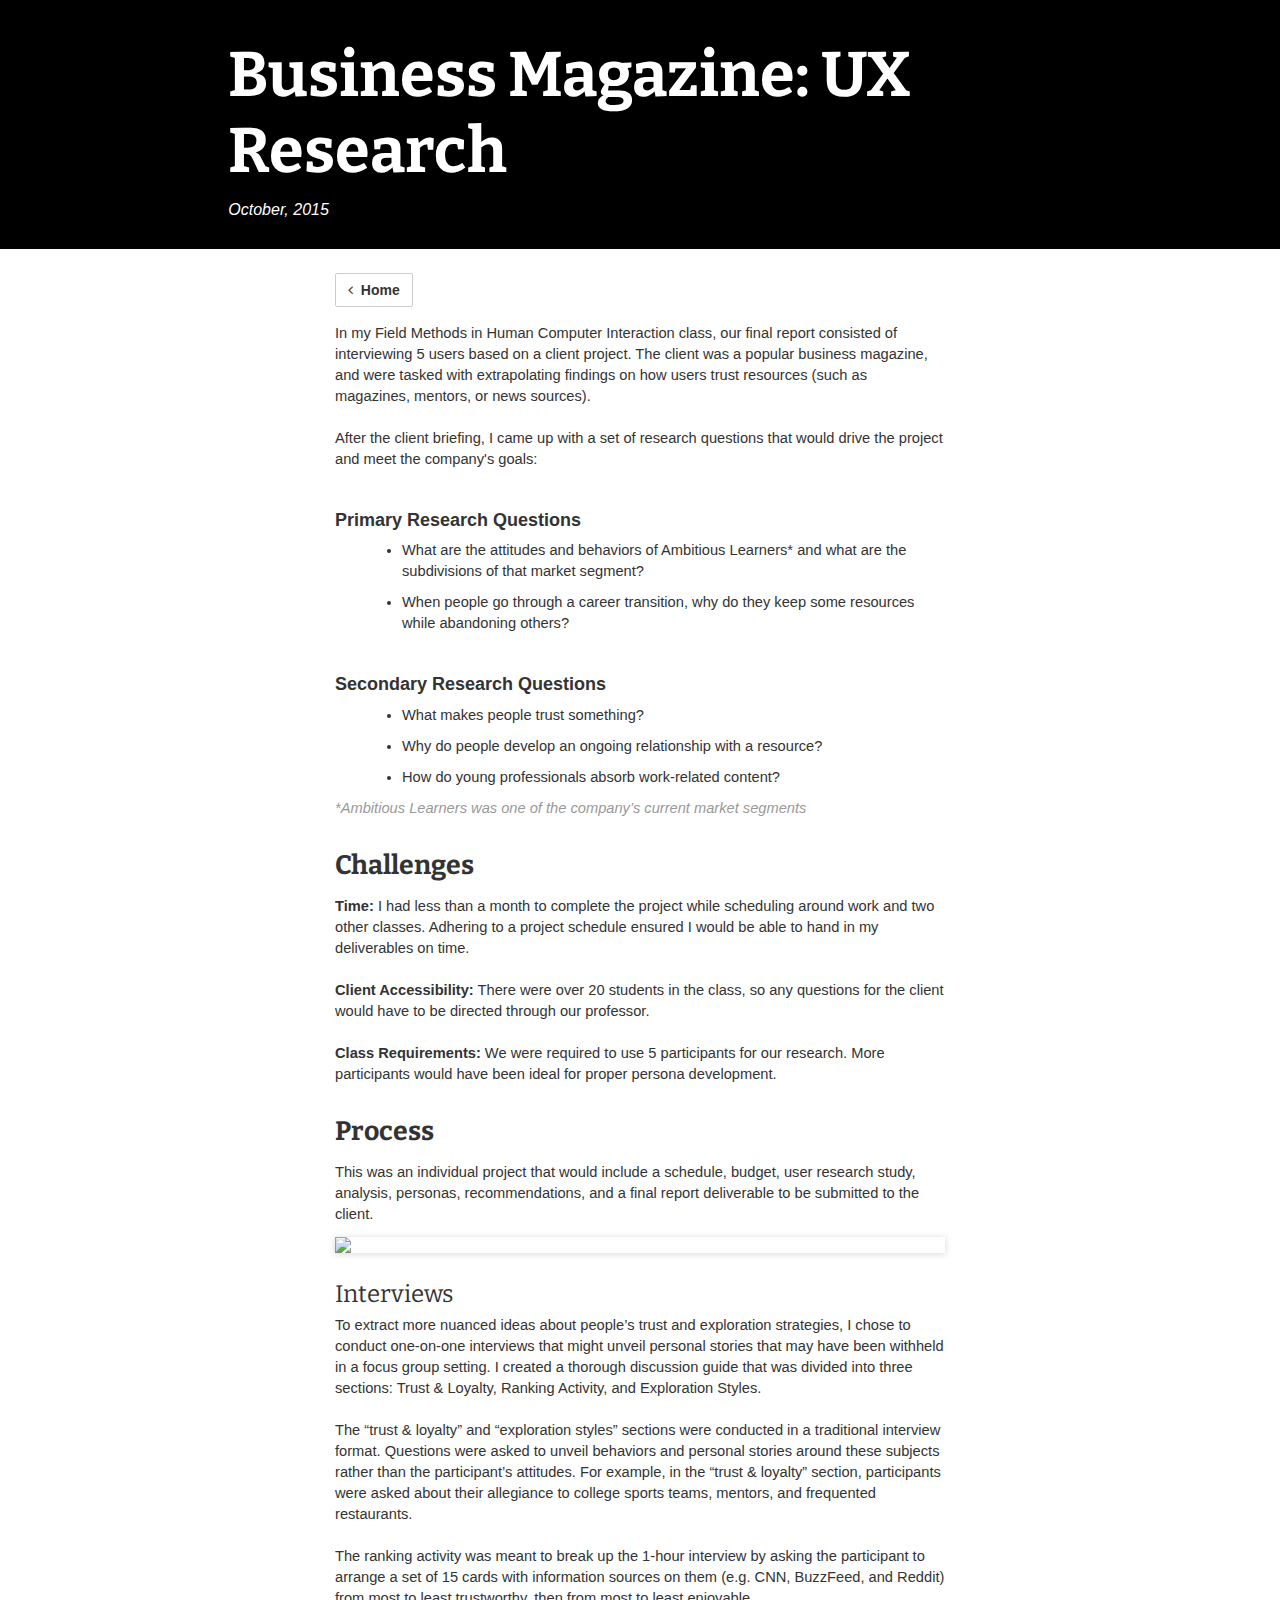
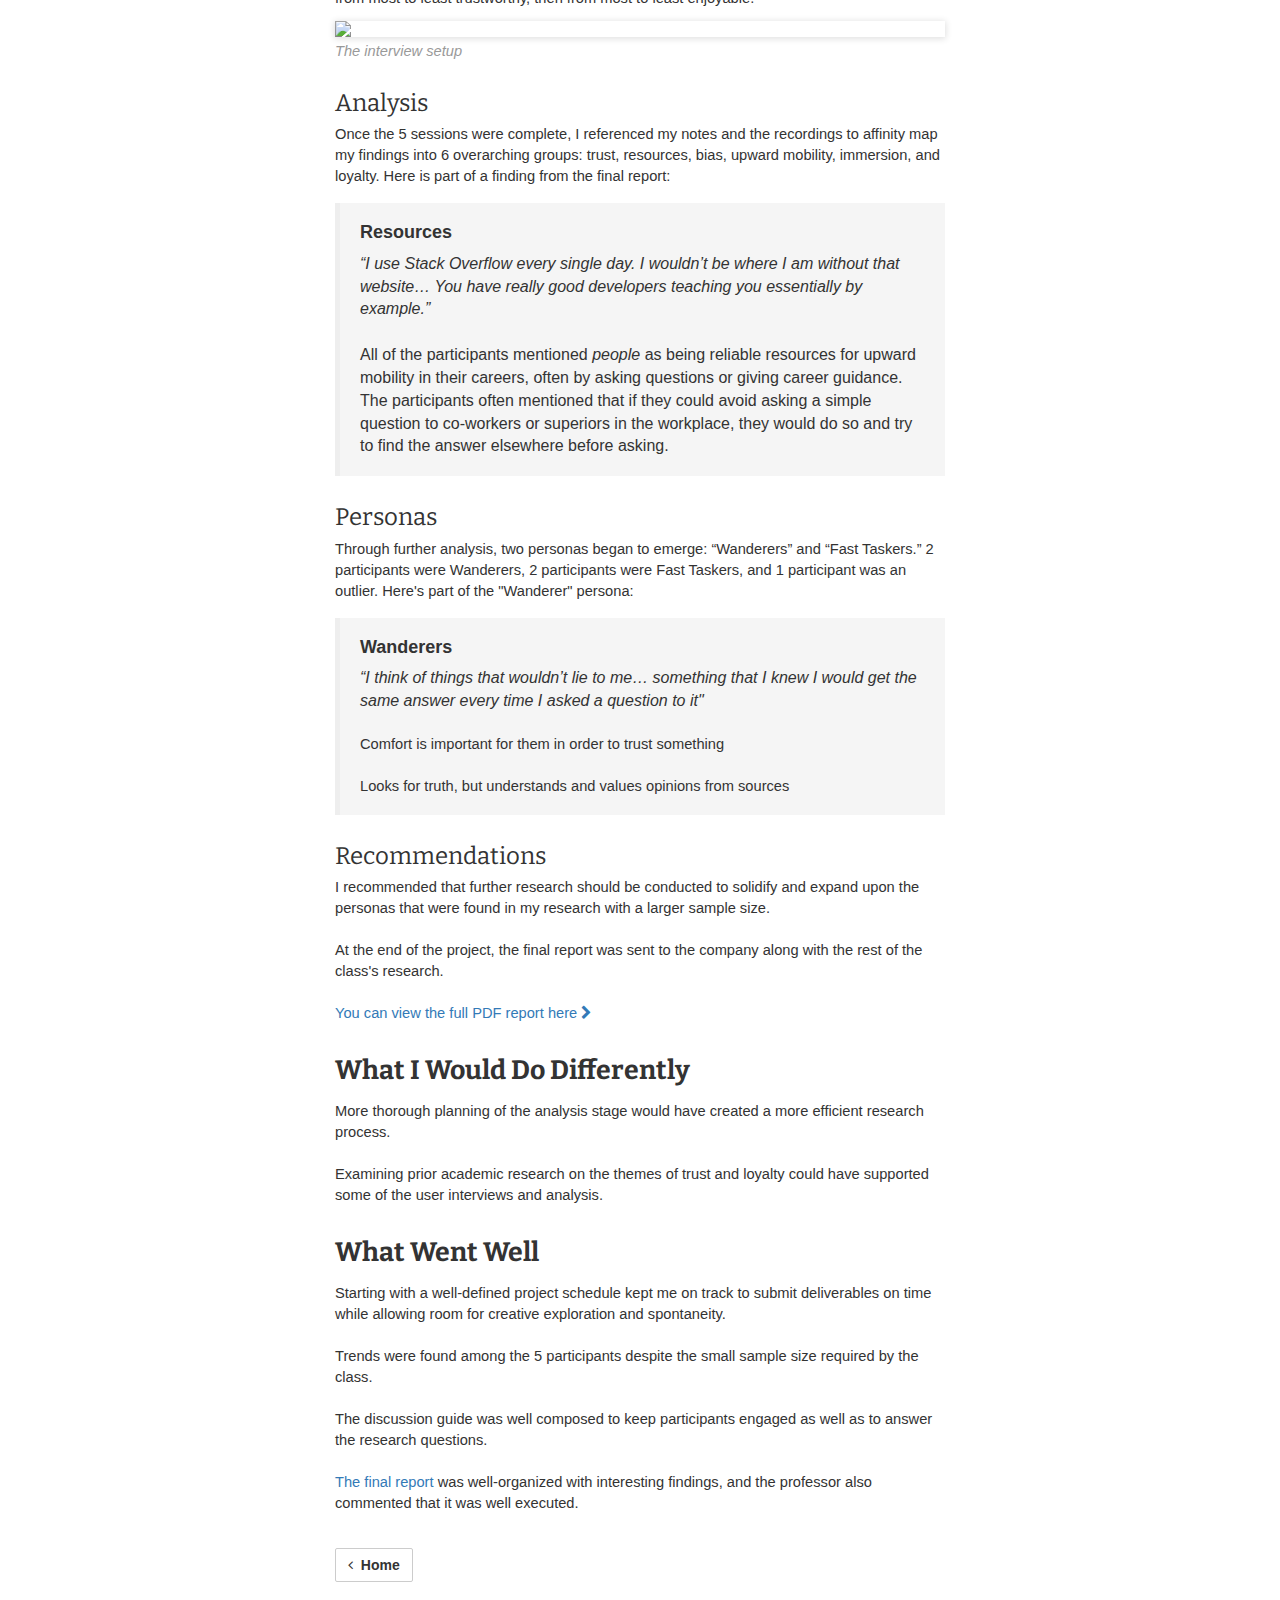
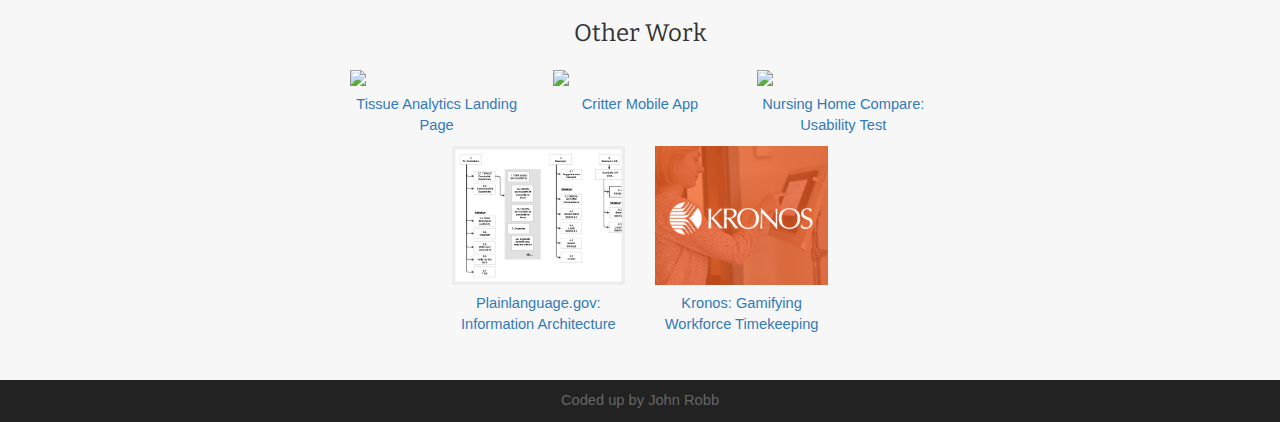
==== commit f7a61cdf: "added punchpal article other-articles link to bottom of articles, added what-ive-been-up-to things t" ====
--- a/article_biz.html
+++ b/article_biz.html
@@ -66,7 +66,7 @@
     </a>
 
     <p>
-    In my Field Methods in Human Computer Interaction class at Bentley University's MS in Human Factors in Information Design program, our final report consisted of interviewing 5 users based on a client project. The client was a popular business magazine, and were tasked with extrapolating findings on how users trust resources (such as magazines, mentors, or news sources).
+    In my Field Methods in Human Computer Interaction class, our final report consisted of interviewing 5 users based on a client project. The client was a popular business magazine, and were tasked with extrapolating findings on how users trust resources (such as magazines, mentors, or news sources).
     <br/><br/>
     After the client briefing, I came up with a set of research questions that would drive the project and meet the company's goals:
     </p>
@@ -154,7 +154,7 @@
     At the end of the project, the final report was sent to the company along with the rest of the class's research.
     <br/>
     <br/>
-    <a href="https://www.dropbox.com/s/zzh4sr86tqa7deg/780-Final%20Report_NDA.pdf?dl=0" target="_blank">
+    <a href="img/biz/780-Final Report_NDA.pdf" target="_blank">
     You can view the full PDF report here&nbsp;<i class="fa fa-chevron-right"></i></a>
 
 
@@ -176,7 +176,7 @@
       <br/><br/>
       The discussion guide was well composed to keep participants engaged as well as to answer the research questions.
       <br/><br/>
-      <a href="https://www.dropbox.com/s/zzh4sr86tqa7deg/780-Final%20Report_NDA.pdf?dl=0" target="_blank">The final report</a> was well-organized with interesting findings, and the professor also commented that it was well executed.
+      <a href="img/biz/780-Final Report_NDA.pdf" target="_blank">The final report</a> was well-organized with interesting findings, and the professor also commented that it was well executed.
   </p>
 
     <!--BACK BUTTON, breadcrumb-->
@@ -211,10 +211,16 @@
     </div>
 
     <!-- Row 2 -->
-    <div class="col-xs-4 col-xs-offset-4">
+    <div class="col-xs-4 col-xs-offset-2">
       <a href="article_pl.html">
         <img src="img/cover_pl.png" class="img-responsive center-block" style="max-height:168px">
         <p>Plainlanguage.gov: Information Architecture</p>
+      </a>
+    </div>
+    <div class="col-xs-4">
+      <a href="article_punchpal.html">
+        <img src="img/cover_pp.png" class="img-responsive center-block" style="max-height:168px">
+        <p>Kronos: Gamifying Workforce Timekeeping</p>
       </a>
     </div>
   </div>
--- a/robbstrap.css
+++ b/robbstrap.css
@@ -58,6 +58,11 @@
 .handshake {
   background-color: #5462C3;
   color: #fff;
+  text-shadow: 0px 1px 8px rgba(0, 0, 0, .1);
+  background-image: url('img/handshake.jpg');
+  background-size: cover;
+  background-repeat: no-repeat;
+  background-position: center;
 }
 
 .handshake p {
@@ -181,6 +186,11 @@
   background-color: #f2f2f2;
 }
 
+.about-lead {
+  font-family: "bitter";
+  font-size: 13pt;
+}
+
 .about ul{
   margin-left: -4px;
 }
@@ -197,7 +207,7 @@
 .about img {
   float: left;
   padding: 0;
-  margin: 0 12px 4px 0;
+  margin: 0 12px 16px 0;
 }
 
 
@@ -271,6 +281,10 @@
 
 #article-pl {
     background: #000 url("img/article_pl.png") center center;
+}
+
+#article-pp {
+    background: #000 url("img/article_pp.jpg") center center;
 }
 
 
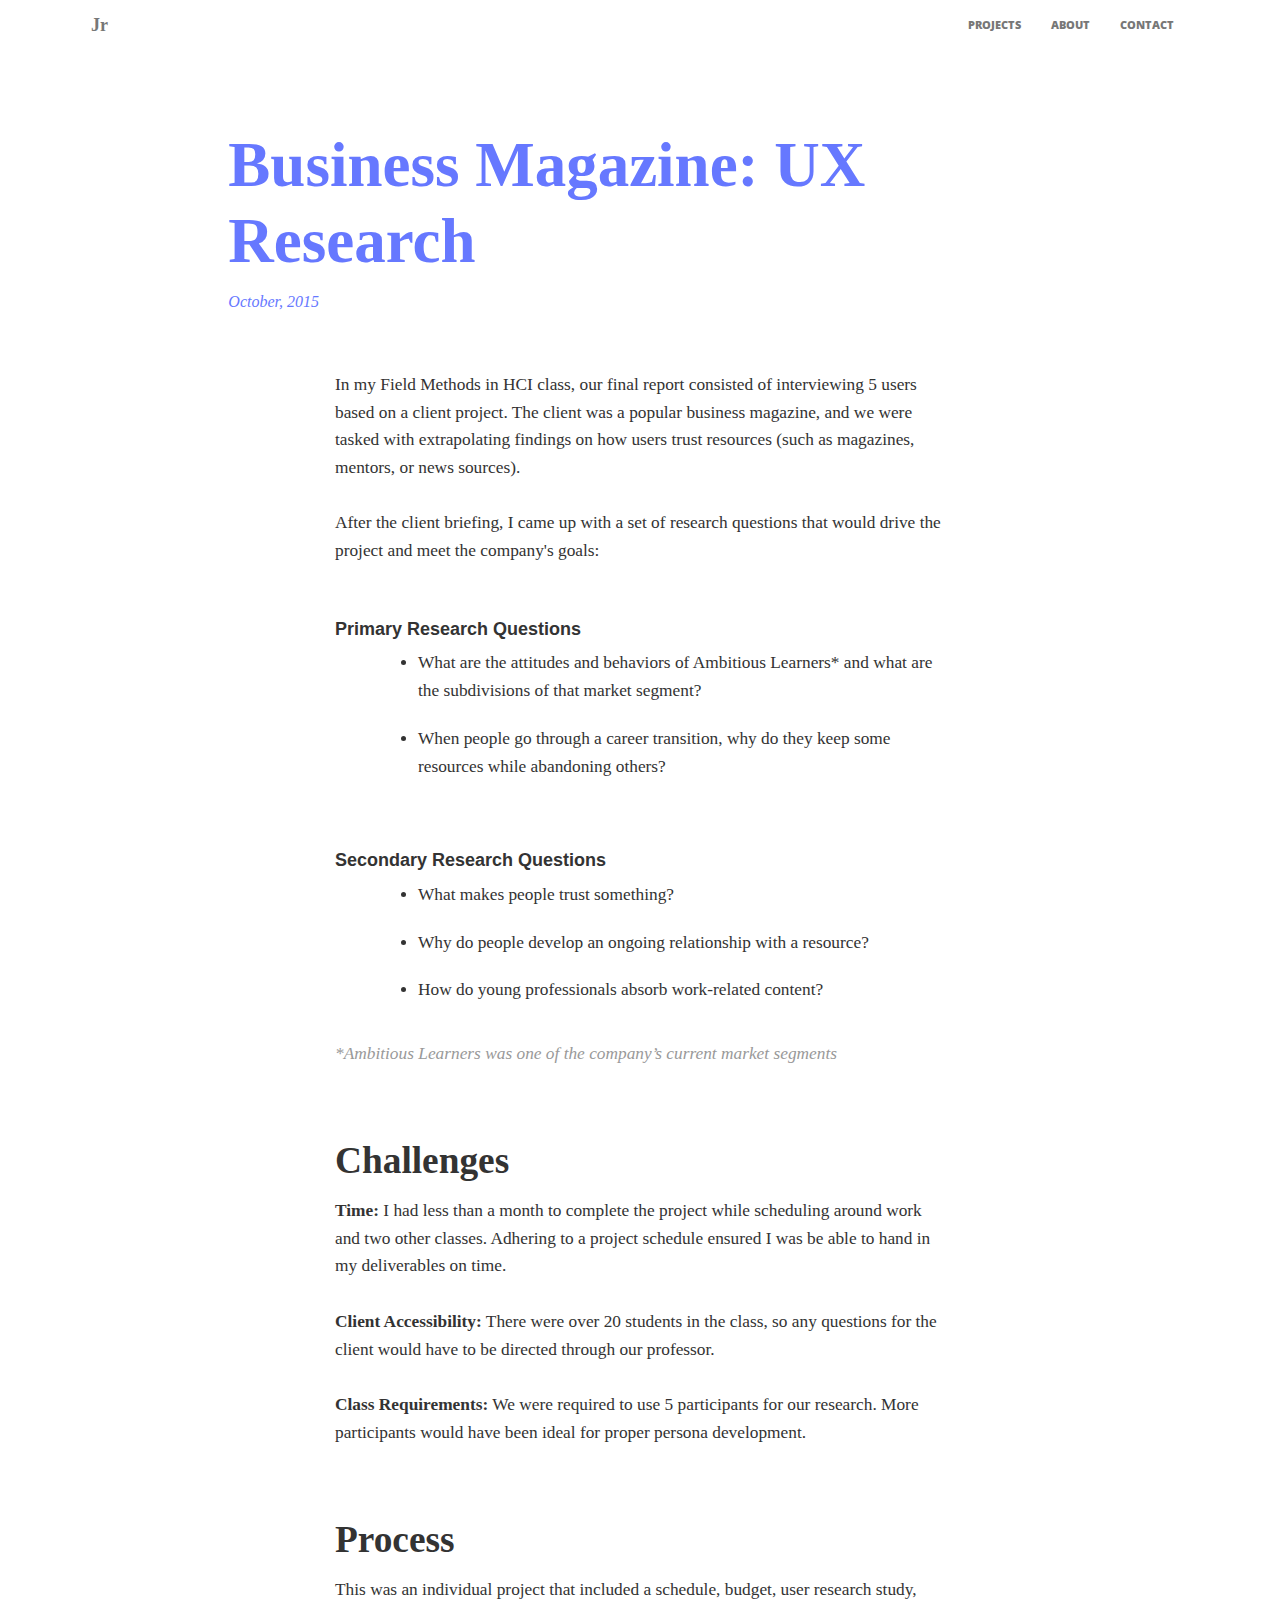
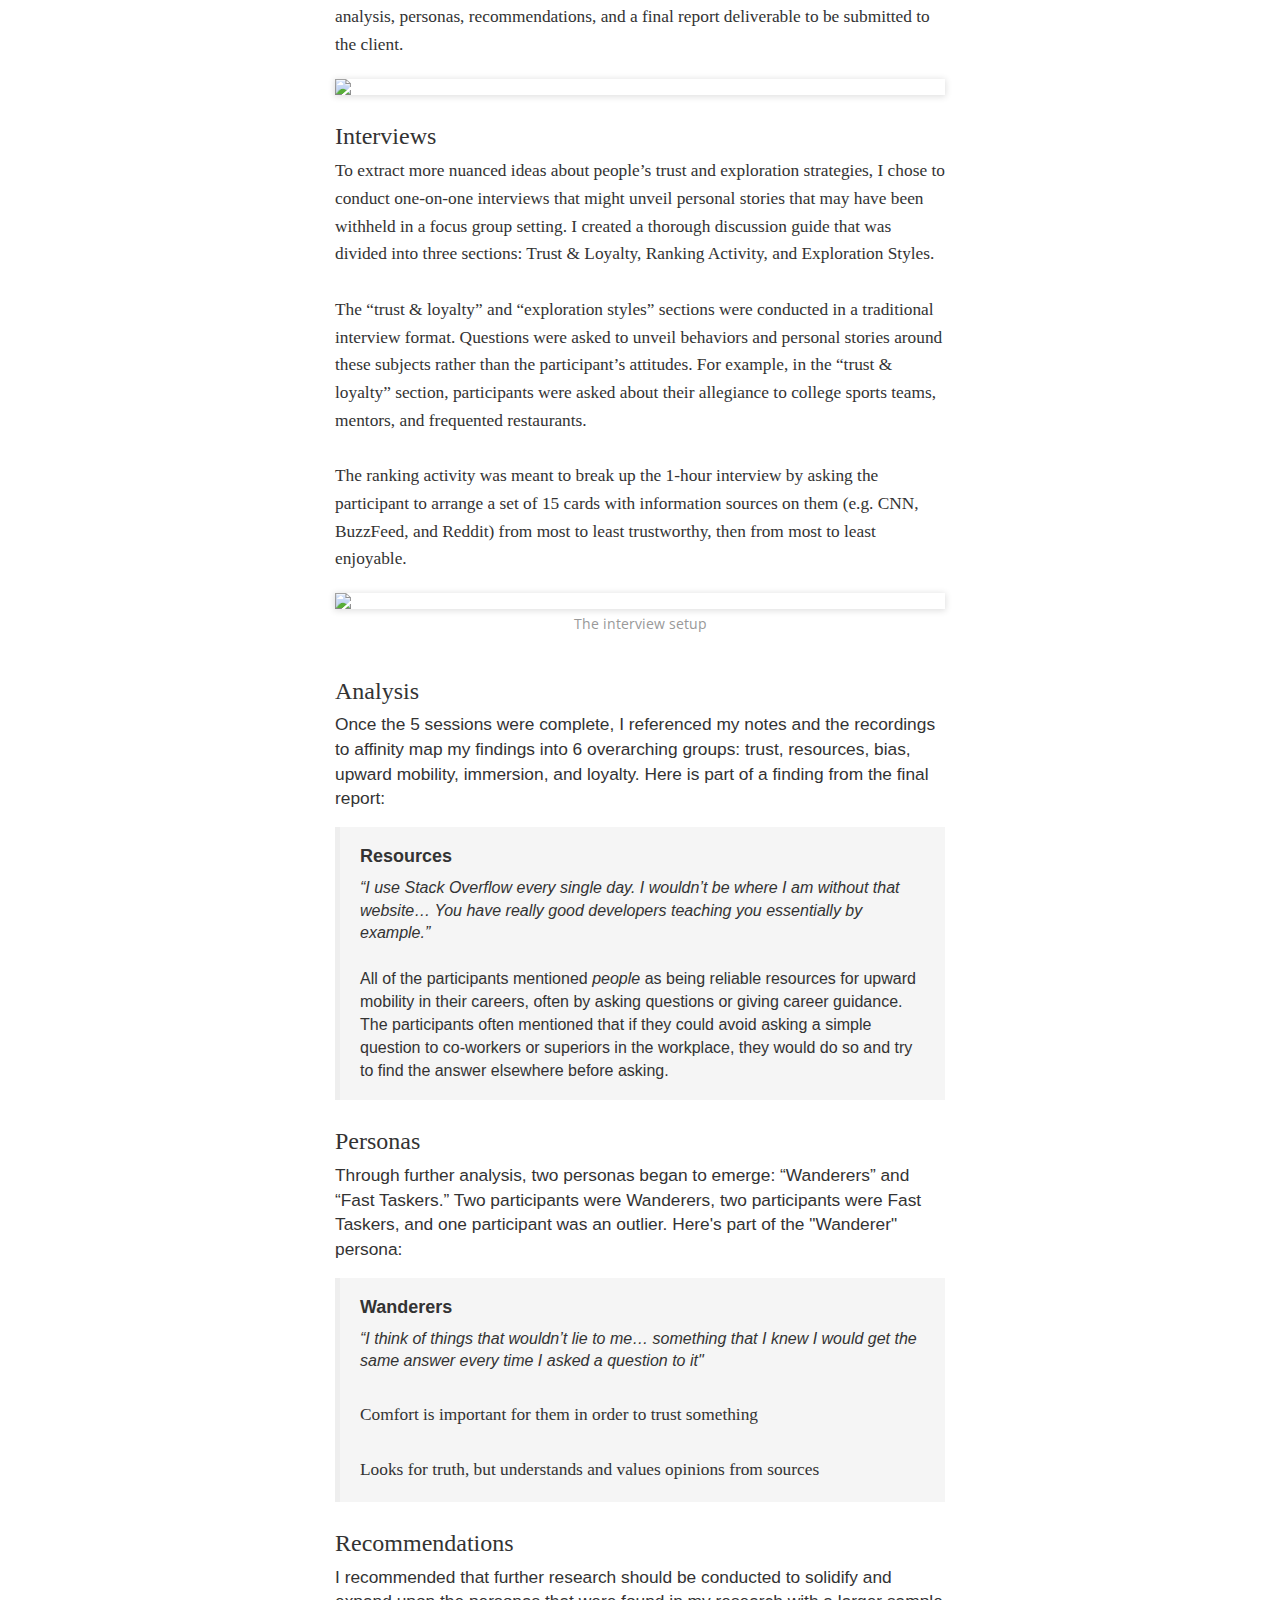
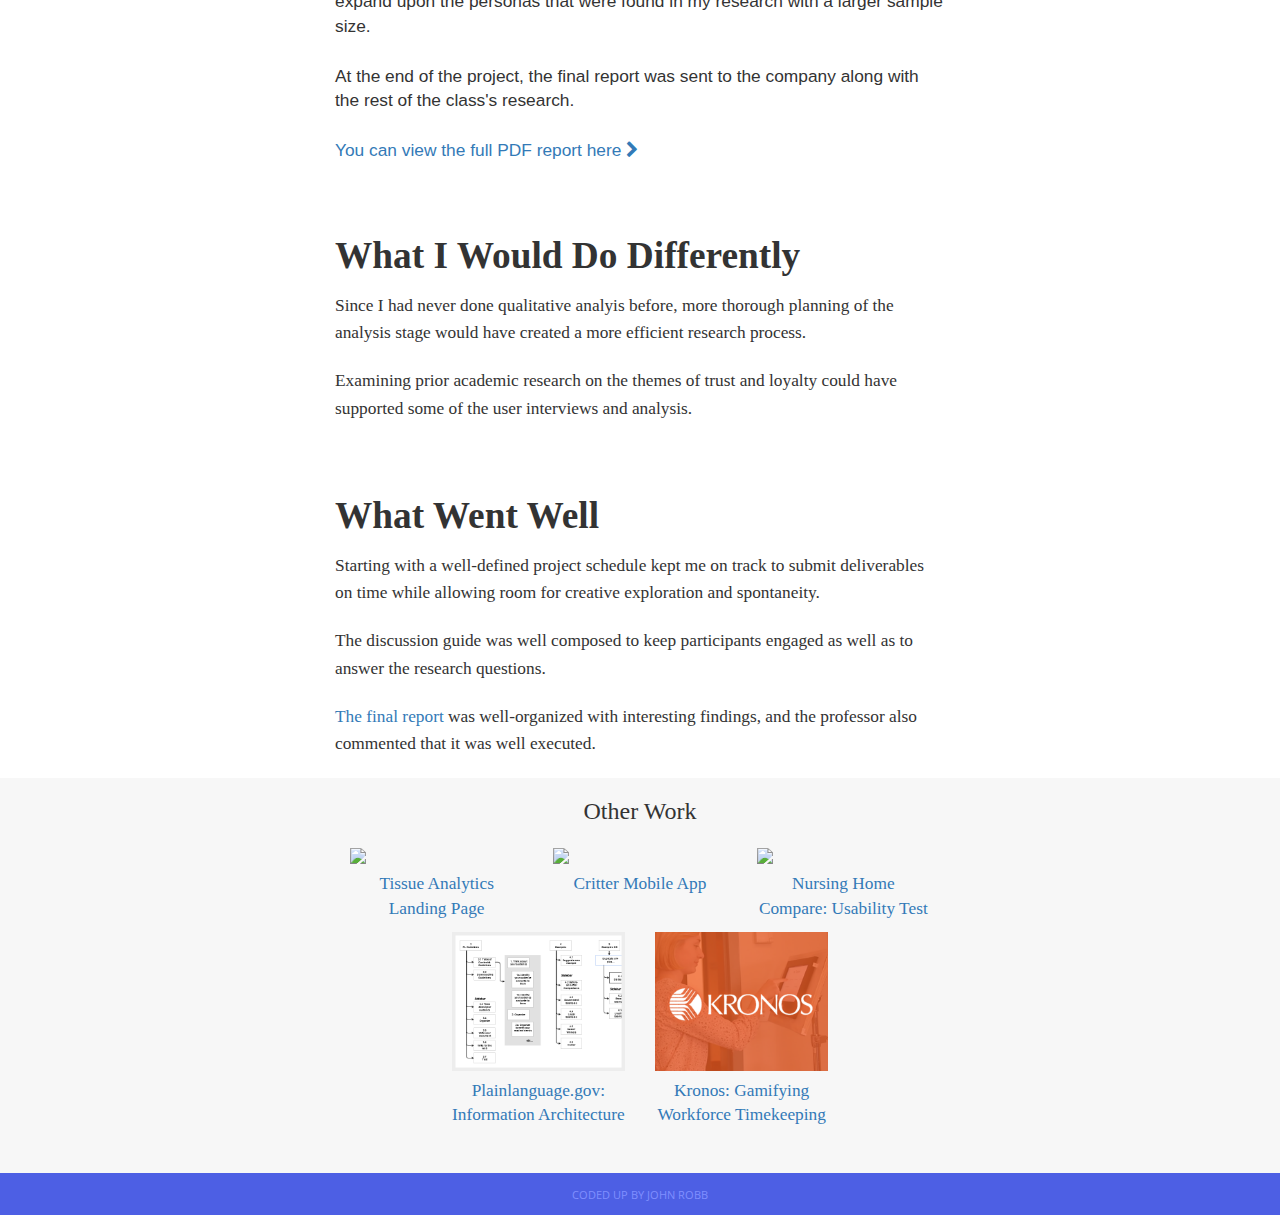
==== commit 5b614ba8: "Navbar and Back btns" ====
--- a/article_biz.html
+++ b/article_biz.html
@@ -49,6 +49,28 @@
   })(window,document,'script','dataLayer','GTM-M688J4');</script>
   <!-- End Google Tag Manager -->
 
+  <!-- Fixed navbar -->
+  <nav class="navbar navbar-default navbar-fixed-top" >
+    <div class="container">
+      <div class="navbar-header">
+        <button type="button" class="navbar-toggle collapsed" data-toggle="collapse" data-target="#navbar" aria-expanded="false" aria-controls="navbar">
+          <span class="sr-only">Toggle navigation</span>
+          <span class="icon-bar"></span>
+          <span class="icon-bar"></span>
+          <span class="icon-bar"></span>
+        </button>
+        <a class="navbar-brand" href="index.html">Jr</a>
+      </div>
+      <div id="navbar" class="navbar-collapse collapse">
+        <ul class="nav navbar-nav navbar-right">
+          <li><a href="index.html#projects">Projects</a></li>
+          <li><a href="index.html#about">About</a></li>
+          <li><a href="index.html#contact">Contact</a></li>
+        </ul>
+      </div>
+    </div>
+  </nav>
+
 <div class="article">
 
   <div class="jumbotron" style="padding-right: 0" id="article-biz">
@@ -60,13 +82,8 @@
 
   <div class="container col-sm-offset-1 col-sm-10 col-md-offset-2 col-md-8 col-lg-offset-3 col-lg-6">
 
-    <!--BACK BUTTON, breadcrumb-->
-    <a href="index.html" class="btn btn-default" role="button" style="margin-bottom: 16px">
-      <i class="fa fa-angle-left"></i>&nbsp;&nbsp;<b>Home</b>
-    </a>
-
-    <p>
-    In my Field Methods in Human Computer Interaction class, our final report consisted of interviewing 5 users based on a client project. The client was a popular business magazine, and were tasked with extrapolating findings on how users trust resources (such as magazines, mentors, or news sources).
+    <p>
+    In my Field Methods in HCI class, our final report consisted of interviewing 5 users based on a client project. The client was a popular business magazine, and we were tasked with extrapolating findings on how users trust resources (such as magazines, mentors, or news sources).
     <br/><br/>
     After the client briefing, I came up with a set of research questions that would drive the project and meet the company's goals:
     </p>
@@ -91,7 +108,7 @@
 
     <h2>Challenges</h2>
     <p>
-      <b>Time:</b> I had less than a month to complete the project while scheduling around work and two other classes. Adhering to a project schedule ensured I would be able to hand in my deliverables on time.
+      <b>Time:</b> I had less than a month to complete the project while scheduling around work and two other classes. Adhering to a project schedule ensured I was be able to hand in my deliverables on time.
       <br/>
       <br/>
       <b>Client Accessibility:</b> There were over 20 students in the class, so any questions for the client would have to be directed through our professor.
@@ -102,7 +119,7 @@
 
     <h2>Process</h2>
     <p>
-      This was an individual project that would include a schedule, budget, user research study, analysis, personas, recommendations, and a final report deliverable to be submitted to the client.
+      This was an individual project that included a schedule, budget, user research study, analysis, personas, recommendations, and a final report deliverable to be submitted to the client.
     </p>
     <a class="fancybox" href="img/biz/schedule.png">
       <img src="img/biz/schedule.png" class="img-responsive">
@@ -133,7 +150,7 @@
     </blockquote>
 
     <h3>Personas</h3>
-    Through further analysis, two personas began to emerge: “Wanderers” and “Fast Taskers.” 2 participants were Wanderers, 2 participants were Fast Taskers, and 1 participant was an outlier. Here's part of the "Wanderer" persona:
+    Through further analysis, two personas began to emerge: “Wanderers” and “Fast Taskers.” Two participants were Wanderers, two participants were Fast Taskers, and one participant was an outlier. Here's part of the "Wanderer" persona:
 
     <blockquote>
       <h4>Wanderers</h4>
@@ -162,8 +179,9 @@
   <h2>What I Would Do Differently</h2>
 
     <p>
-      More thorough planning of the analysis stage would have created a more efficient research process.
-      <br/><br/>
+      Since I had never done qualitative analyis before, more thorough planning of the analysis stage would have created a more efficient research process.
+    </p>
+    <p>
       Examining prior academic research on the themes of trust and loyalty could have supported some of the user interviews and analysis.
     </p>
 
@@ -171,18 +189,13 @@
 
     <p>
       Starting with a well-defined project schedule kept me on track to submit deliverables on time while allowing room for creative exploration and spontaneity.
-      <br/><br/>
-      Trends were found among the 5 participants despite the small sample size required by the class.
-      <br/><br/>
+    </p>
+    <p>
       The discussion guide was well composed to keep participants engaged as well as to answer the research questions.
-      <br/><br/>
+    </p>
+    <p>
       <a href="img/biz/780-Final Report_NDA.pdf" target="_blank">The final report</a> was well-organized with interesting findings, and the professor also commented that it was well executed.
-  </p>
-
-    <!--BACK BUTTON, breadcrumb-->
-    <a href="index.html" class="btn btn-default" role="button" style="margin-bottom:18px; margin-top: 24px">
-      <i class="fa fa-angle-left"></i>&nbsp;&nbsp;<b>Home</b>
-    </a>
+    </p>
 
   </div>
 </div>
--- a/robbstrap.css
+++ b/robbstrap.css
@@ -4,10 +4,14 @@
 }
 
 body {
-    /*padding-top: 50px; /*for navbar*/
+    padding-top: 50px; /*for navbar*/
     margin-bottom: 40px; /*for footer*/
-    font-size: 11pt;
-}
+    font-size: 13pt;
+}
+
+/*div {
+  margin:0px !important;  - MARGIN IS THE PROBLEM
+}*/
 
 .container-fluid {
   padding: 0;
@@ -18,20 +22,20 @@
 }
 
 h1 {
-  font-family: "bitter";
+  font-family: 'Playfair Display', serif;
+  font-weight: 700;
+  margin-bottom: 36px;
+  font-size: 36pt;
+}
+
+h2 {
+  font-family: 'Playfair Display', serif;
   font-weight: 700;
   margin-bottom: 24px;
-  font-size: 24pt;
-}
-
-h2 {
-  font-family: "bitter";
-  font-weight: 700;
-  margin-bottom: 24px;
 }
 
 h3 {
-  font-family: "bitter";
+  font-family: 'Playfair Display', serif;
   font-weight: 400;
   margin-bottom: 24px;
 }
@@ -41,39 +45,83 @@
 }
 
 p {
-  font-size: 11pt;
+  font-size: 13pt;
+  font-family: 'Droid Serif', serif;
+}
+
+.navbar {
+  background-color: #FFF;
+  border: none;
+}
+
+.navbar li {
+  font-family: 'Open Sans', sans-serif;
+  font-size: 11px;
+  font-weight: 900;
+  text-transform: uppercase;
+}
+
+.navbar .navbar-brand {
+  font-family: 'Playfair Display', serif;
+  font-weight: bold;
+  padding-left: 36px;
+}
+
+.navbar-right {
+  padding-right: 36px;
 }
 
 .btn {
   border-radius: 2px !important;
 }
 
-.caption {
-  margin-top: -20px;
-  margin-bottom: 16px;
-  font-style: italic;
-  color: #999;
-}
-
 .handshake {
-  background-color: #5462C3;
-  color: #fff;
-  text-shadow: 0px 1px 8px rgba(0, 0, 0, .1);
-  background-image: url('img/handshake.jpg');
+/*ADD LATER*/
+  /*background-color: #FFF;*/
+  /*color: #333;*/
+
+
+
+  /*text-shadow: 0px 1px 8px rgba(0, 0, 0, .1);*/
+  /*background-image: url('http://via.placeholder.com/350x150');*/
+
+  background-image: url('img/landing/handshake_02.jpg');
+
+
+  /*background: url('http://via.placeholder.com/350x150') no-repeat center center;*/
+  /*position: fixed;*/
+  /*width: 100%;*/
+  /*height: 350px; /*same height as jumbotron */
+  /*top:0;
+  left:0;
+  z-index: -1;*/
+
+
   background-size: cover;
   background-repeat: no-repeat;
   background-position: center;
 }
 
+.handshake h1 {
+  color: #6678ff;
+  font-size: 64px;
+  margin-top: 48px;
+  margin-bottom: 16px;
+}
+
 .handshake p {
-  font-family: "bitter";
+  /*font-family: "bitter";*/
   font-size: 11pt;
-  margin-bottom: 40px;
+  font-weight: bold;
+  padding-bottom: 24px;
+  /*margin-bottom: 40px;*/
+  /*margin-bottom: 20px;*/
 }
 
 .jumbotron {
   margin-bottom: 0;
   padding-bottom: 0;
+  /*padding-top: 100px;*/
 }
 
 /* Intro Section*/
@@ -81,11 +129,44 @@
 .intro {
   background-color: #f2f2f2;
   width: 100%;
-  padding: 20px 0px;
+  padding: 60px 0px;
+  font-size: 18px;
+}
+
+.intro .note {
+  font-family: 'Open Sans', sans-serif;
+  font-weight: 400;
+  font-size: 13px;
 }
 
 .intro li {
-  margin: 12px;
+  margin: 32px 12px;
+}
+
+.intro p {
+  font-size: 18px;
+}
+
+.intro .btn {
+  font-family: 'Open sans', sans-serif;
+  font-size: 12px;
+  text-transform: uppercase;
+  border:none;
+  /*background:none;*/
+  /*color: #666;*/
+  /*border-width: 1px;*/
+  /*border-color: #333;*/
+}
+
+
+/*.work .h2 {
+  margin-left: 12px;
+  margin-right: 12px;
+}*/
+
+.work {
+  padding-top: 48px;
+  padding-bottom: 36px;
 }
 
 .work a {
@@ -106,29 +187,110 @@
   margin-top: 0;
 }
 
-.work table {
-  padding: 0;
-  margin: 0;
-  height: 130px;
-}
-
-.work td {
-  padding: 0;
-  margin: 0;
-  /*padding-bottom: 20px;*/
-}
-
-.work tr {
-  padding: 0;
-  margin: 0;
-}
-
+/*note below the article title*/
 .work p {
   font-size: 11pt;
   color: #999;
-  font-style: italic;
+  /*font-style: italic;*/
+  font-family: 'Open Sans', sans-serif;
   margin-bottom: 0;
   line-height: 120%;
+}
+
+.work-piece {
+  background-color: #FF000;
+}
+
+.work .well {
+  background-color: #FF0;
+  padding: 36px 24px;
+  box-shadow: none;
+  border: none;
+  /*margin: 12px;*/
+}
+
+.work i {
+  font-size: 36px;
+}
+
+.work img {
+  height: 36px;
+}
+
+.work .well-google {
+  background-color: #ffe8e8;
+}
+
+.otherwork-landing {
+  margin-bottom: 36px;
+}
+
+.otherwork-landing p {
+  font-family: 'Open sans', sans-serif;
+  font-size: 16px;
+  line-height: 200%;
+  color: #666;
+}
+
+.otherwork-landing a {
+  font-family: 'Open sans', sans-serif;
+  font-size: 16px;
+}
+
+.well-google a {
+  color: #ff4141;
+}
+
+.well-google p {
+  color: #ff4141;
+}
+
+.work .well-reading {
+  background-color: #eef9ff;
+}
+
+.well-reading a {
+  color: #0af;
+}
+
+.well-reading p {
+  color: #0af;
+}
+
+.work .well-critter {
+  background-color: #fde9ff;
+}
+
+.well-critter a {
+  color: #a155a7;
+}
+
+.well-critter p {
+  color: #a155a7;
+}
+
+.work .well-pp {
+  background-color: #ffe9e0;
+}
+
+.well-pp a {
+  color: #f15c22;
+}
+
+.well-pp p {
+  color: #f15c22;
+}
+
+.work .well-ta {
+  background-color: #e8f1ff;
+}
+
+.well-ta a {
+  color: #416aac;
+}
+
+.well-ta p {
+  color: #416aac;
 }
 
 /*Experience Section*/
@@ -165,29 +327,39 @@
 
 /* Skills Section */
 .skills {
-  background-color: #5462C3;
+  background-color: #f2f2f2;
   height: 100%;
-  padding-bottom: 32px;
-  color: #fff;
+  padding-bottom: 48px;
+  /*color: #fff;*/
+  color: #333;
+  padding-top: 72px;
 }
 
 .skills h3 {
+  font-size: 36px;
   margin-bottom: 12px;
 }
 
 .skills p {
-  line-height: 40px;
-}
+  margin-top: 18px;
+  margin-bottom: 80px;
+  line-height: 28px;
+  font-family: 'Open sans', sans-serif;
+  /*text-transform: uppercase;*/
+}
+
 
 /* About Section */
 
 .about {
   padding-bottom: 32px;
-  background-color: #f2f2f2;
+  padding-top: 48px;
+  /*background-color: #f2f2f2;*/
+  background-color: #fff;
 }
 
 .about-lead {
-  font-family: "bitter";
+  font-family: "Playfair Display" serif;
   font-size: 13pt;
 }
 
@@ -210,22 +382,49 @@
   margin: 0 12px 16px 0;
 }
 
+.john-feed {
+  margin-top: 32px;
+}
+
+.john-feed h4 {
+  font-family: 'Open sans', sans-serif;
+  font-size: 16px;
+  line-height: 200%;
+  color: #666;
+  margin-bottom: 24px;
+}
+
+.john-feed a{
+  font-family: 'Open sans', sans-serif;
+  font-size: 16px;
+  line-height: 200%;
+}
+
 
 /* Contact */
 
 .contact {
-  background-color: #333;
+  background-color: #6678ff;
   color: #fff;
-  padding-bottom: 24px;
-  padding-top: 18px;
+  padding-bottom: 72px;
+  padding-top: 72px;
+}
+
+.contact h1 {
+  font-size: 60px;
+  /*margin-bottom: 48px;*/
 }
 
 .contact p {
-  margin-bottom: 18px;
+  font-family: 'Open Sans', sans-serif;
+  line-height: 200%;
+  /*margin-bottom: 8px;*/
+  /*margin-bottom: 36px;
+  margin-top: 36px;*/
 }
 
 .contact a {
-  margin: 0 4px;
+  margin: 16px 0px;
   margin-bottom: 12px;
 }
 
@@ -234,64 +433,65 @@
   bottom: -1px;
   width: 100%;
   height: 42px;
-  background-color: #222;
+  background-color: #4d5fe4;
 }
 
 .footer p{
   /*footer padding*/
-  margin-top: 10px;
+  margin-top: 14px;
   margin-bottom: 10px;
   text-align: center;
-  color: #666;
+  color: #808fff;
+  font-family: 'Open Sans', sans-serif;
+  font-size: 11px;
+  text-transform: uppercase;
 }
 
 
 
 
 /************* ARTICLE ***************************/
+
+.article p {
+    /*font-family: 'Droid Serif', serif;*/
+    line-height: 160%;
+    margin-bottom: 20px;
+}
+
+.caption {
+  margin-top: -20px;
+  margin-bottom: 42px !important;
+  font-family: 'Open Sans', sans-serif;
+  text-align: center;
+  /*font-style: italic;*/
+  font-size: 14px;
+  color: #999;
+}
 
 .article .jumbotron {
     position: relative;
     height: 100%;
     background-size: cover;
+    background-color: #fff;
     overflow: hidden;
-    color: #fff;
+    /*color: #fff;*/
+    color: #6678FF;
     margin-bottom: 24px;
     padding: 18px 0 12px 0;
 }
 
-/* Article Images */
-
-#article-ta {
-  background: #000 url("img/article_ta.jpg") center center;
-}
-
-#article-critter {
-  background: #000 url("img/article_critter.jpg") center center;
-}
-
-
-#article-biz {
-    background: #000 url("img/article_biz.jpg") center center;
-}
-
-#article-nhc {
-    background: #000 url("img/article_nhc.jpg") center center;
-}
-
-#article-pl {
-    background: #000 url("img/article_pl.png") center center;
-}
-
-#article-pp {
-    background: #000 url("img/article_pp.jpg") center center;
-}
-
 
 .article .jumbotron h1 {
   line-height: 120%;
+  margin-top: 60px;
   margin-bottom: 10px;
-}
+  /*background-color: #fff;*/
+}
+
+/*.article h1 {
+  font-size: 36px;
+
+}*/
 
 .article .jumbotron p {
   font-size: 12pt;
@@ -299,14 +499,26 @@
 }
 
 .article h2 {
-  font-size: 20pt;
+  font-size: 28pt;
   margin-bottom: 16px;
-  margin-top: 32px;
+  margin-top: 72px;
 }
 
 .article h3 {
   margin-bottom: 8px;
   margin-top: 28px;
+}
+
+
+.quote {
+  color: #999;
+  font-family: 'Droid Serif', serif;
+  /*font-weight: */
+  font-size: 24px;
+  font-style: oblique;
+  margin: 60px 0px;
+  line-height: 160%;
+  /*margin: auto;*/
 }
 
 .article img {
@@ -317,12 +529,20 @@
 /*  max-width: 640px; */
 }
 
+.no-shadow {
+  box-shadow: none !important;
+}
+
+
 .article ul {
-  margin-left: 27px; /*15 for container + ... */
+  /*margin-left: 27px; /*15 for container + ... */
+  margin-left: 43px;
+  font-family: 'Droid Serif', serif;
+  margin-bottom: 36px;
 }
 
 .article li {
-  margin-bottom: 8px;
+  margin-bottom: 12px;
 }
 
 .article blockquote {
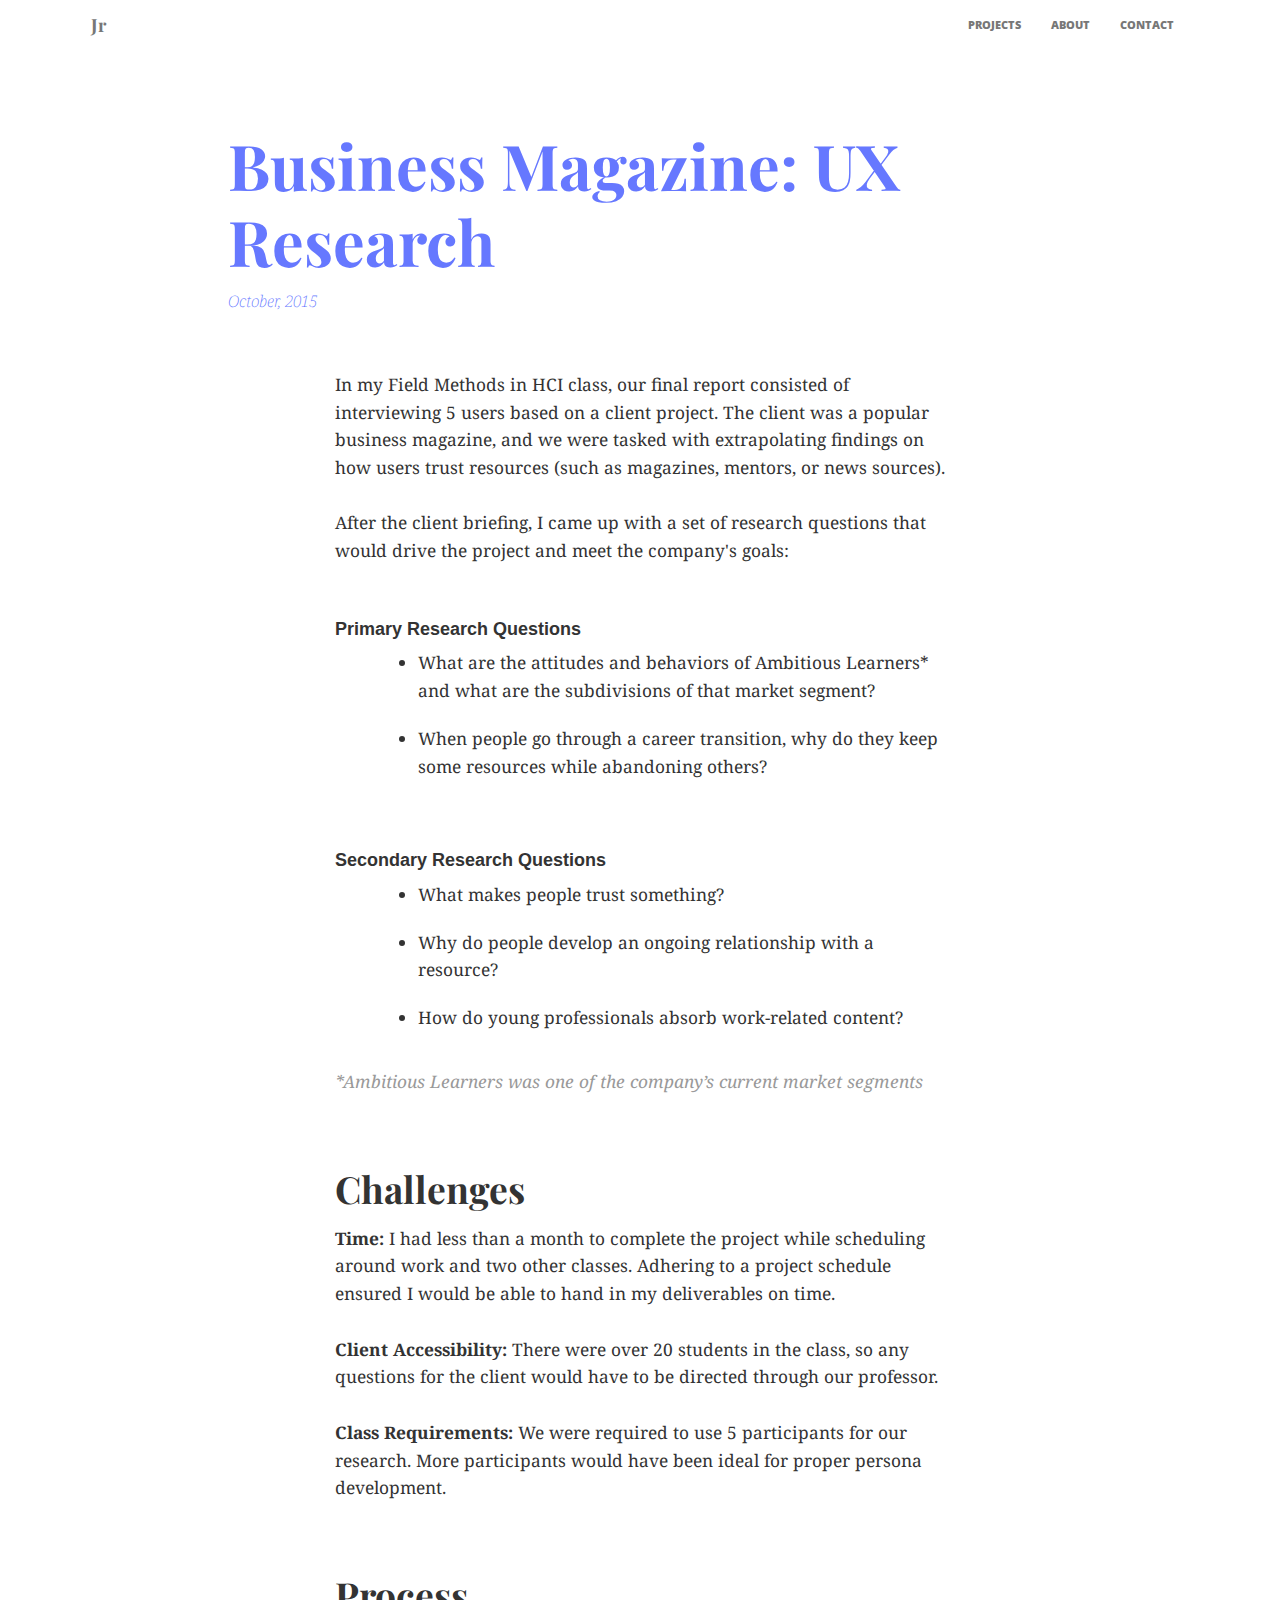
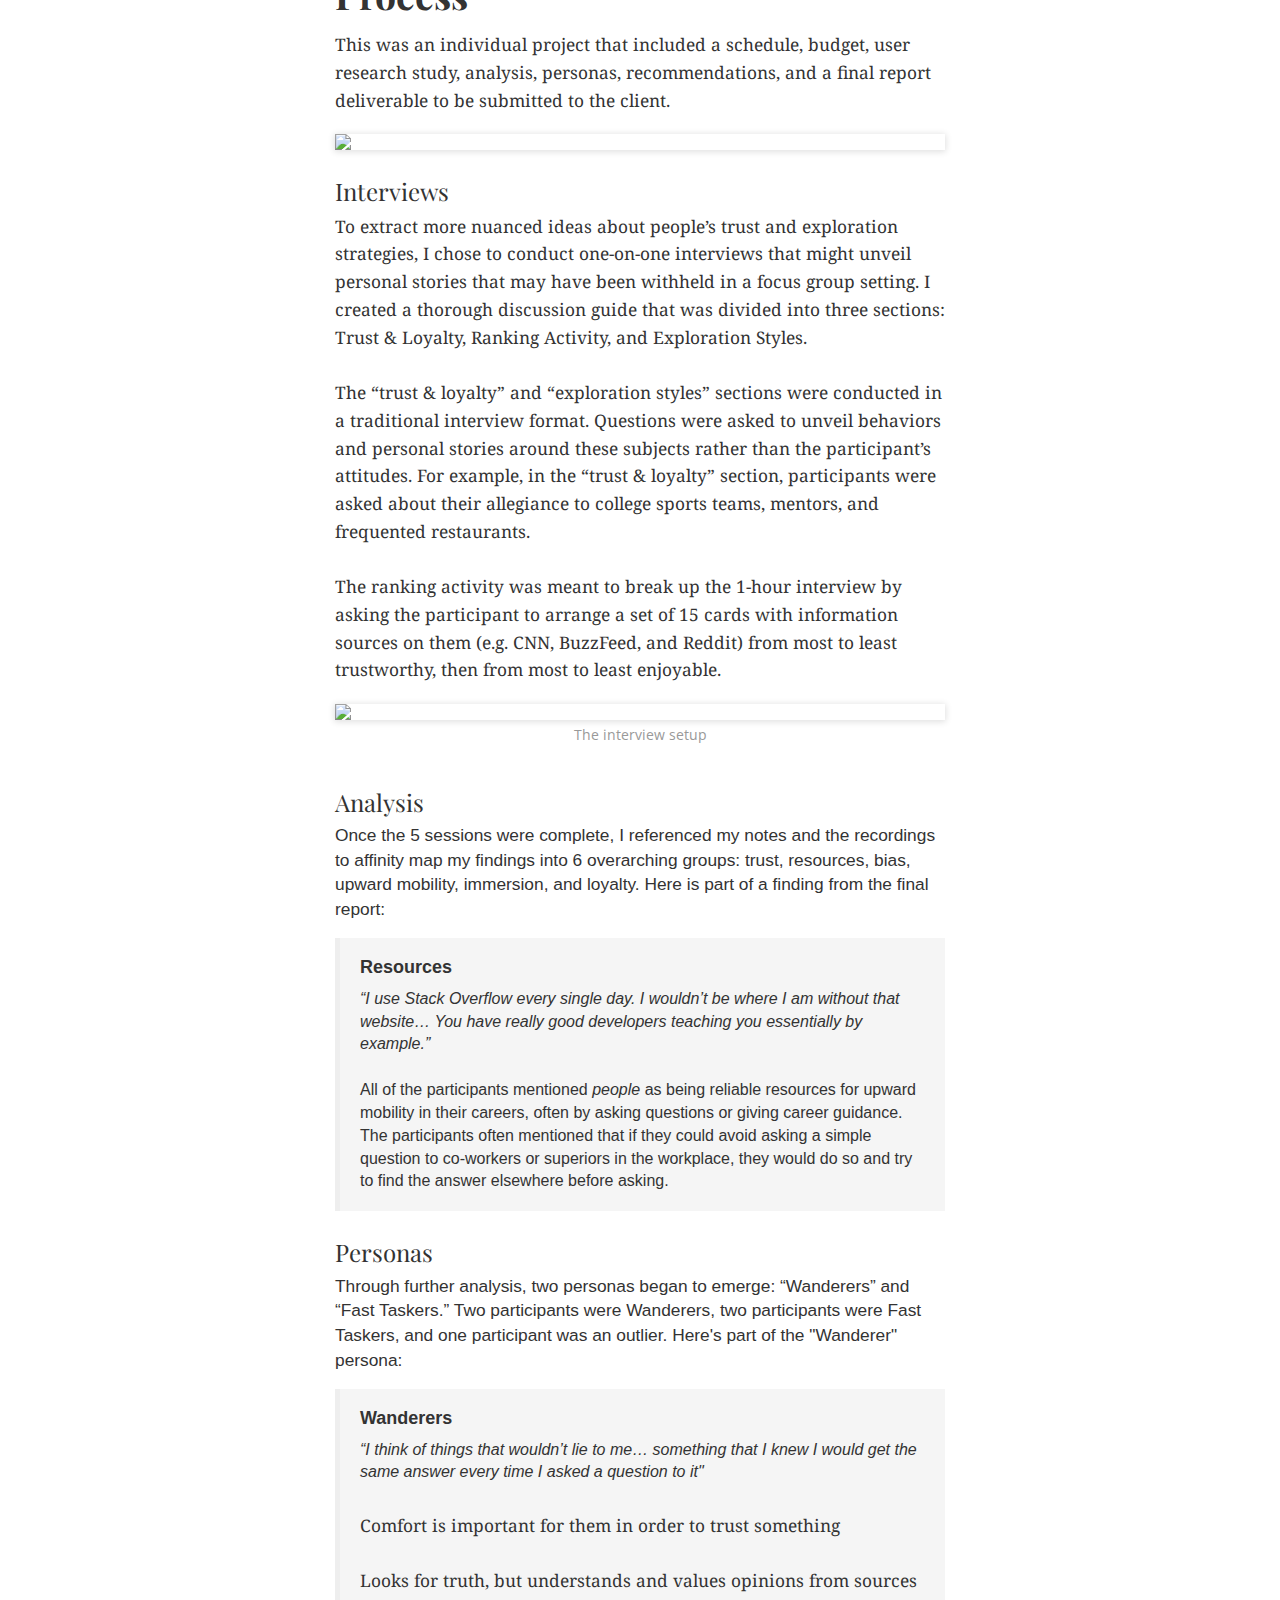
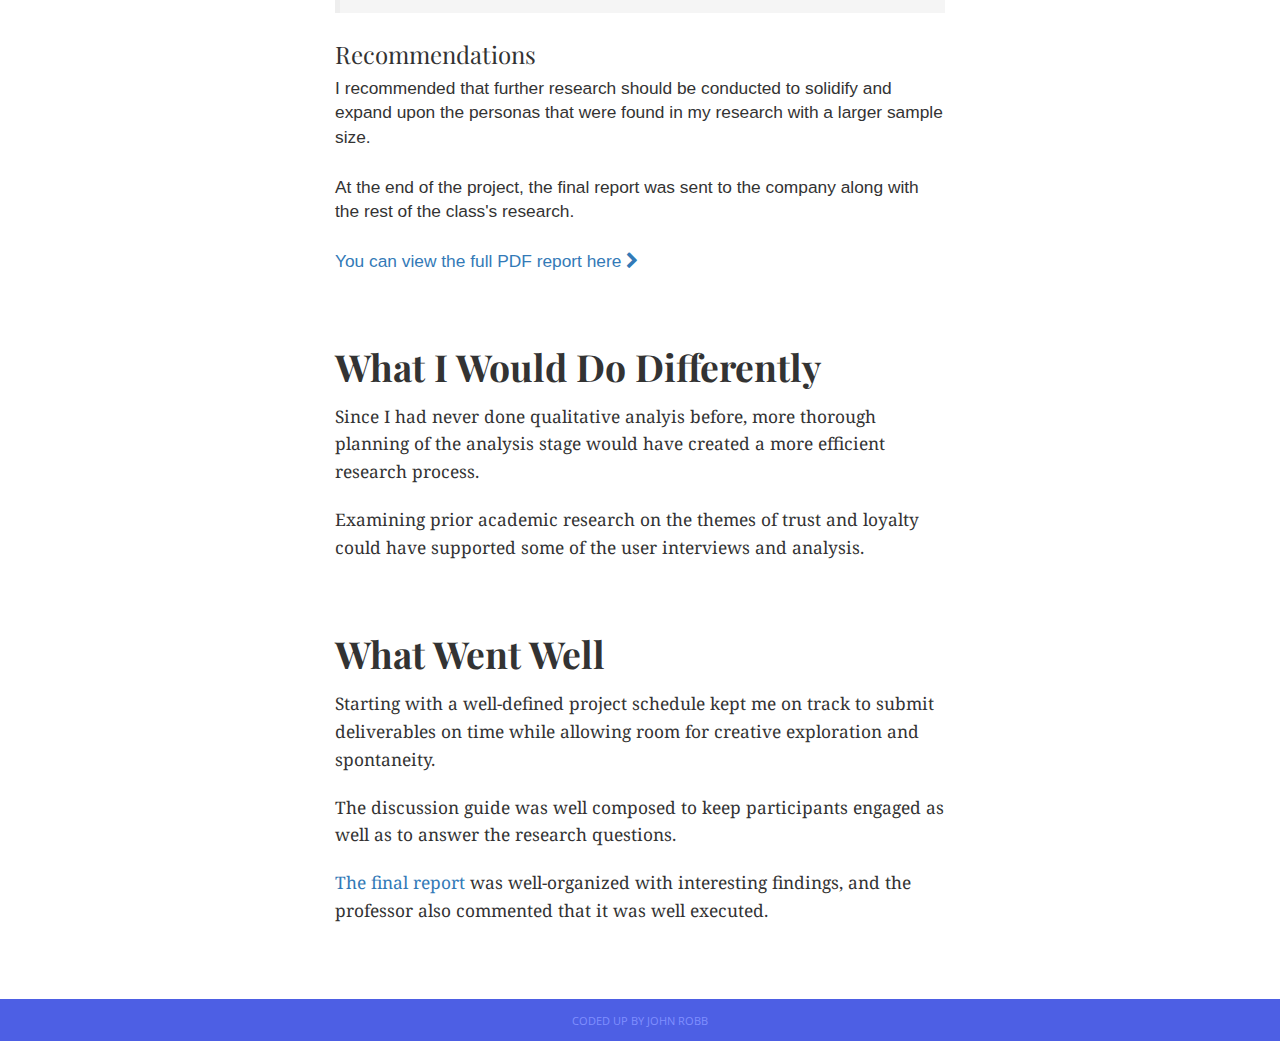
==== commit 202b26a0: "Text editing and cleanup" ====
--- a/article_biz.html
+++ b/article_biz.html
@@ -27,7 +27,11 @@
 
     <!-- Fonts -->
     <link rel="stylesheet" href="fonts/font-awesome/css/font-awesome.min.css">
-    <link href='https://fonts.googleapis.com/css?family=Bitter:400,400italic,700|Open+Sans:400,400italic,700' rel='stylesheet' type='text/css'>
+    <link href='https://fonts.googleapis.com/css?family=Open+Sans:400,400italic,700,900' rel='stylesheet' type='text/css'>
+
+    <!-- NEW FONTS 9/1/2017 -->
+    <link href="https://fonts.googleapis.com/css?family=Droid+Serif:400,400i,700" rel="stylesheet">
+    <link href="https://fonts.googleapis.com/css?family=Playfair+Display:400,400i,700,900" rel="stylesheet">
 
     <!-- HTML5 Shim and Respond.js IE8 support of HTML5 elements and media queries -->
     <!-- WARNING: Respond.js doesn't work if you view the page via file:// -->
@@ -80,7 +84,8 @@
     </div>
   </div>
 
-  <div class="container col-sm-offset-1 col-sm-10 col-md-offset-2 col-md-8 col-lg-offset-3 col-lg-6">
+  <!--Added "margin-bottom:96px" as a hack - otherwise the article would be blocked by the footer at the bottom on all articles-->
+  <div class="container col-sm-offset-1 col-sm-10 col-md-offset-2 col-md-8 col-lg-offset-3 col-lg-6" style="margin-bottom:96px">
 
     <p>
     In my Field Methods in HCI class, our final report consisted of interviewing 5 users based on a client project. The client was a popular business magazine, and we were tasked with extrapolating findings on how users trust resources (such as magazines, mentors, or news sources).
@@ -108,7 +113,7 @@
 
     <h2>Challenges</h2>
     <p>
-      <b>Time:</b> I had less than a month to complete the project while scheduling around work and two other classes. Adhering to a project schedule ensured I was be able to hand in my deliverables on time.
+      <b>Time:</b> I had less than a month to complete the project while scheduling around work and two other classes. Adhering to a project schedule ensured I would be able to hand in my deliverables on time.
       <br/>
       <br/>
       <b>Client Accessibility:</b> There were over 20 students in the class, so any questions for the client would have to be directed through our professor.
@@ -200,7 +205,7 @@
   </div>
 </div>
 
-<div class="container-fluid otherwork">
+<!-- <div class="container-fluid otherwork">
   <div class="container col-xs-12 col-sm-offset-1 col-sm-10 col-md-offset-2 col-md-8 col-lg-offset-3 col-lg-6">
     <h3 style="text-align:center">Other Work</h3>
 
@@ -223,7 +228,6 @@
       </a>
     </div>
 
-    <!-- Row 2 -->
     <div class="col-xs-4 col-xs-offset-2">
       <a href="article_pl.html">
         <img src="img/cover_pl.png" class="img-responsive center-block" style="max-height:168px">
@@ -237,7 +241,7 @@
       </a>
     </div>
   </div>
-</div>
+</div> -->
 
 
   <footer class="footer">
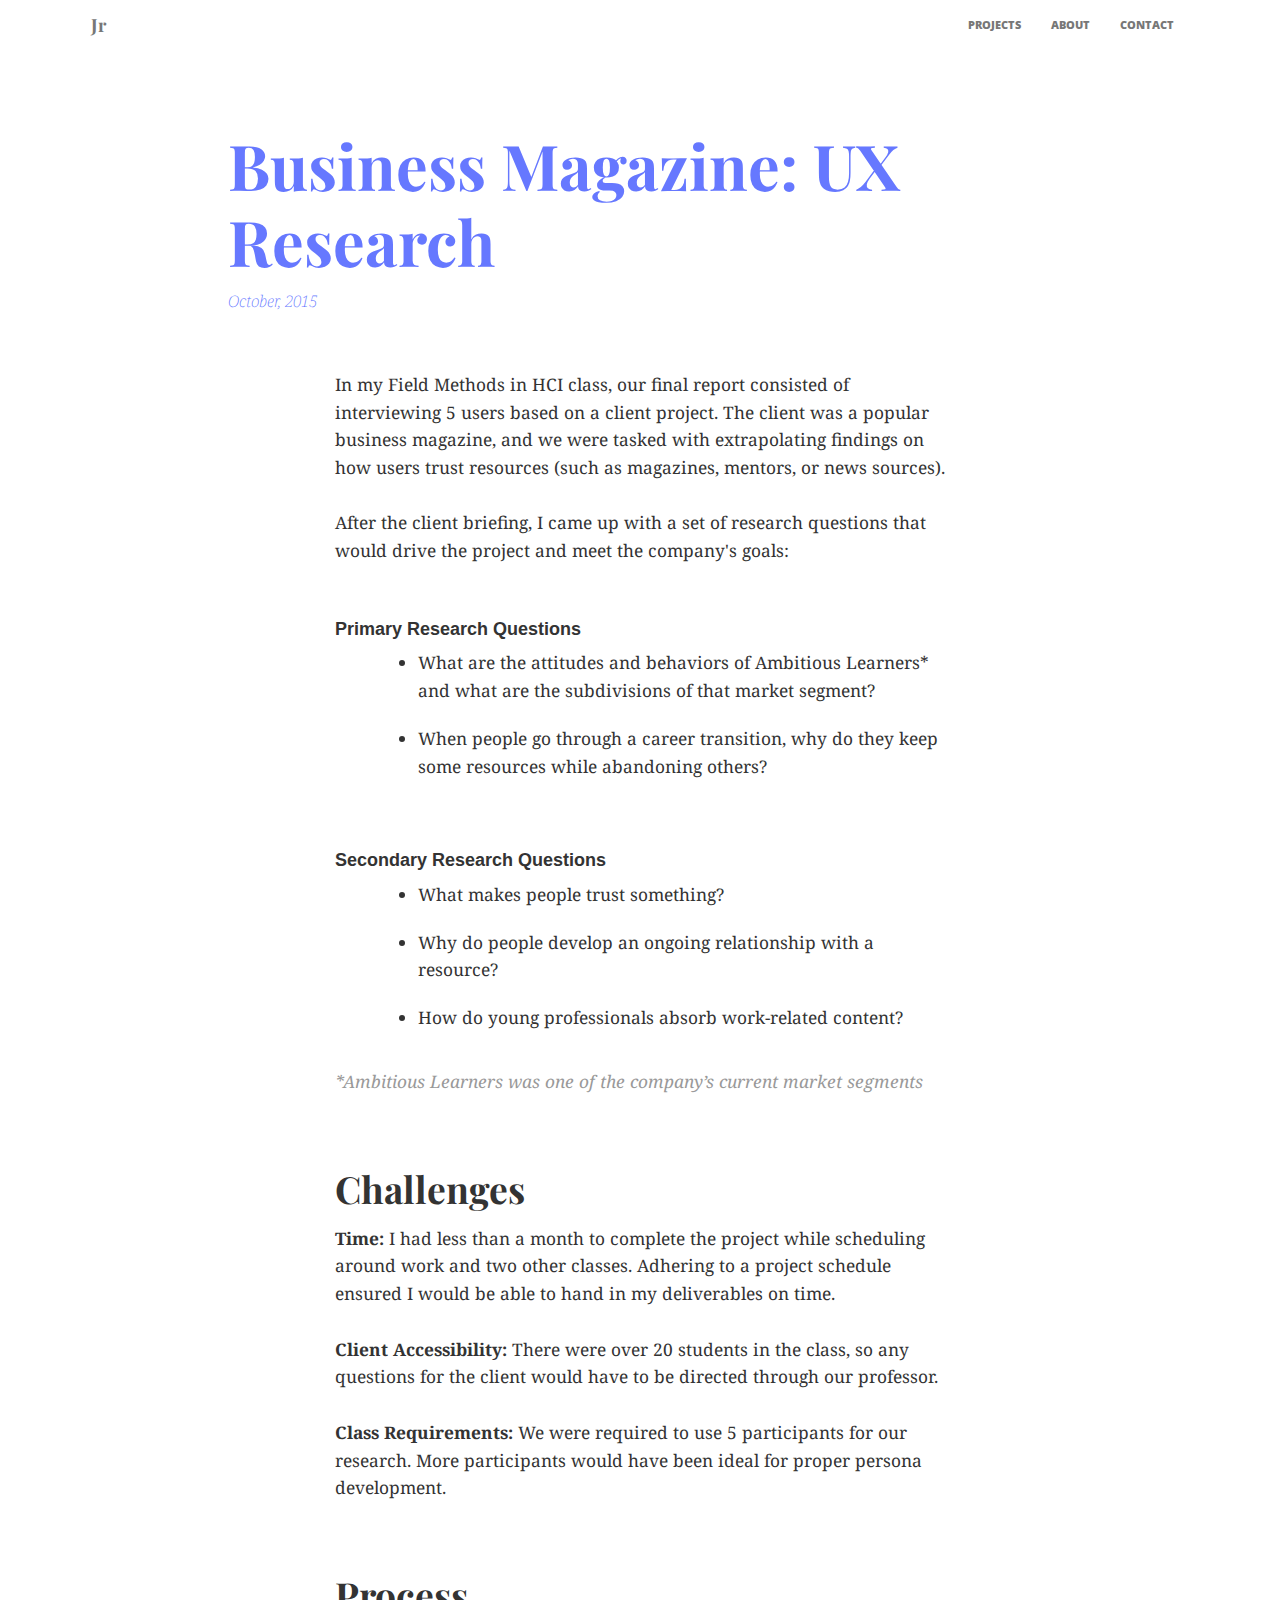
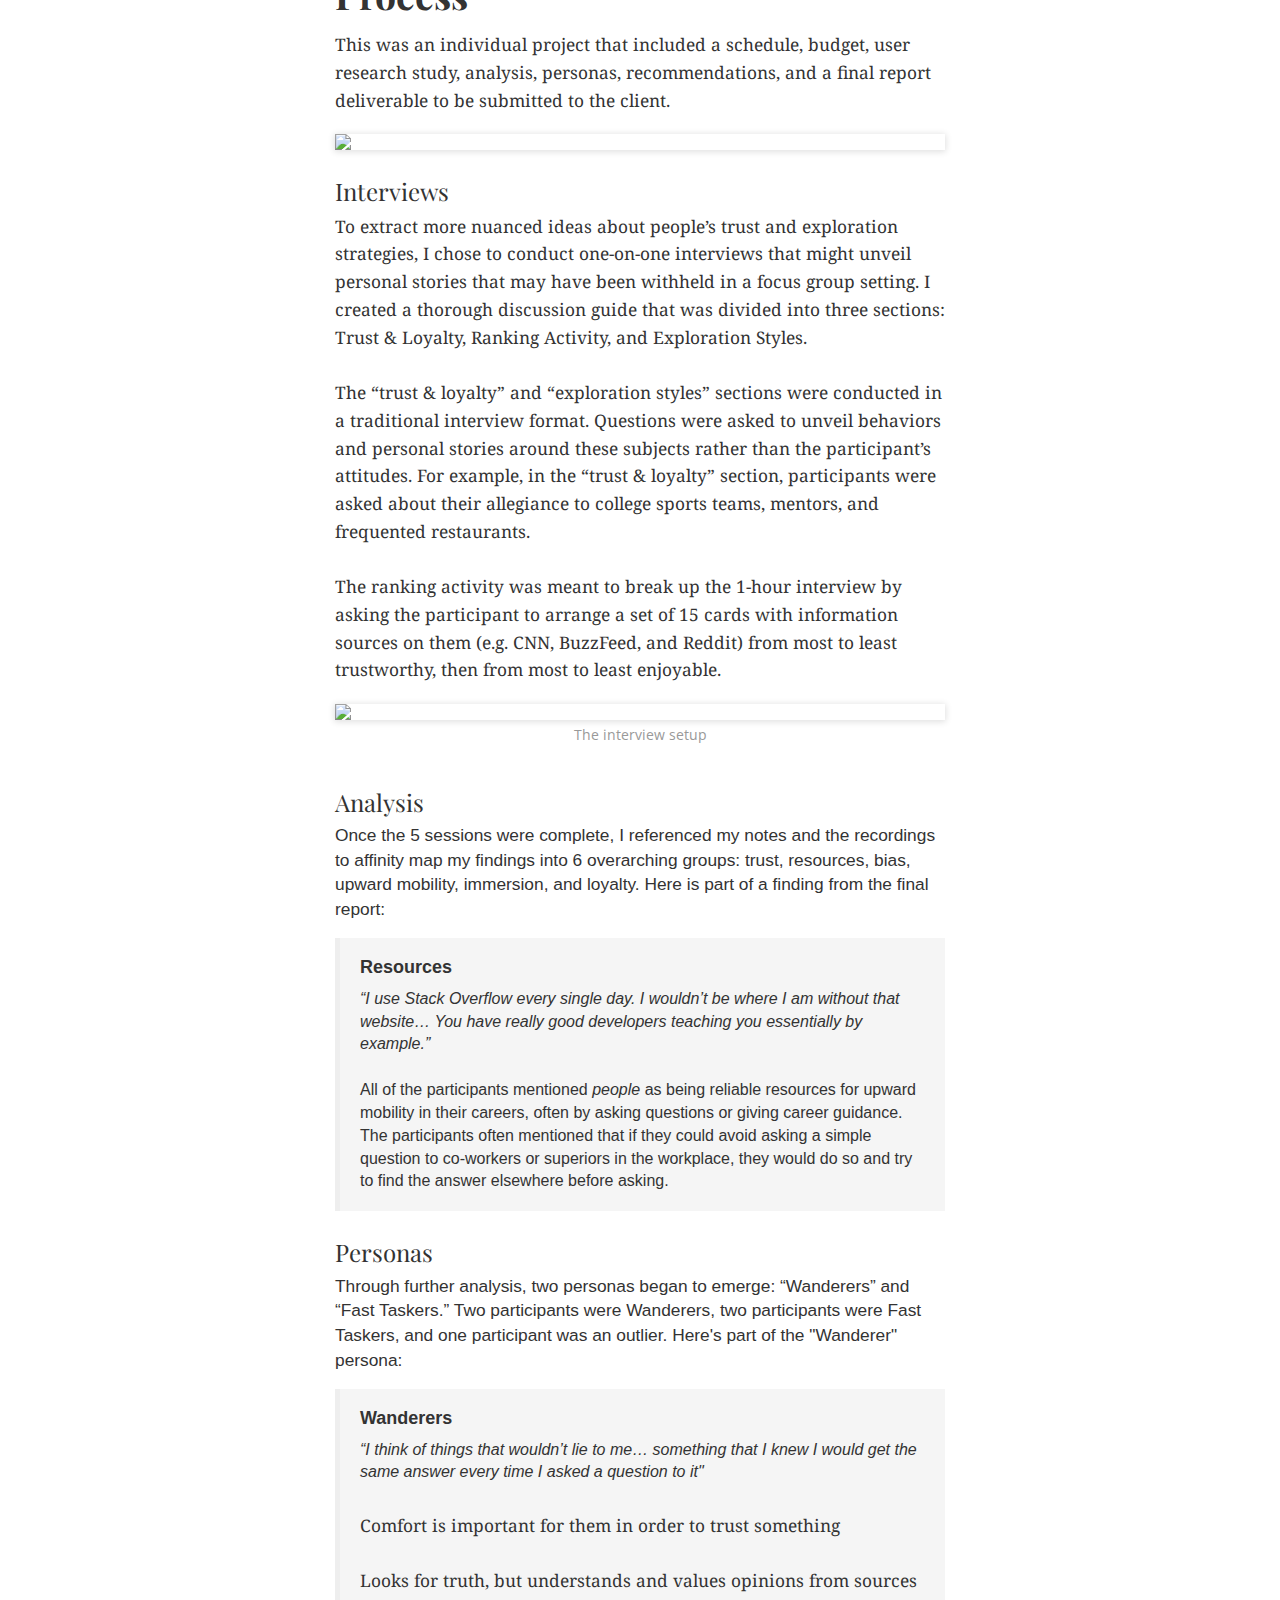
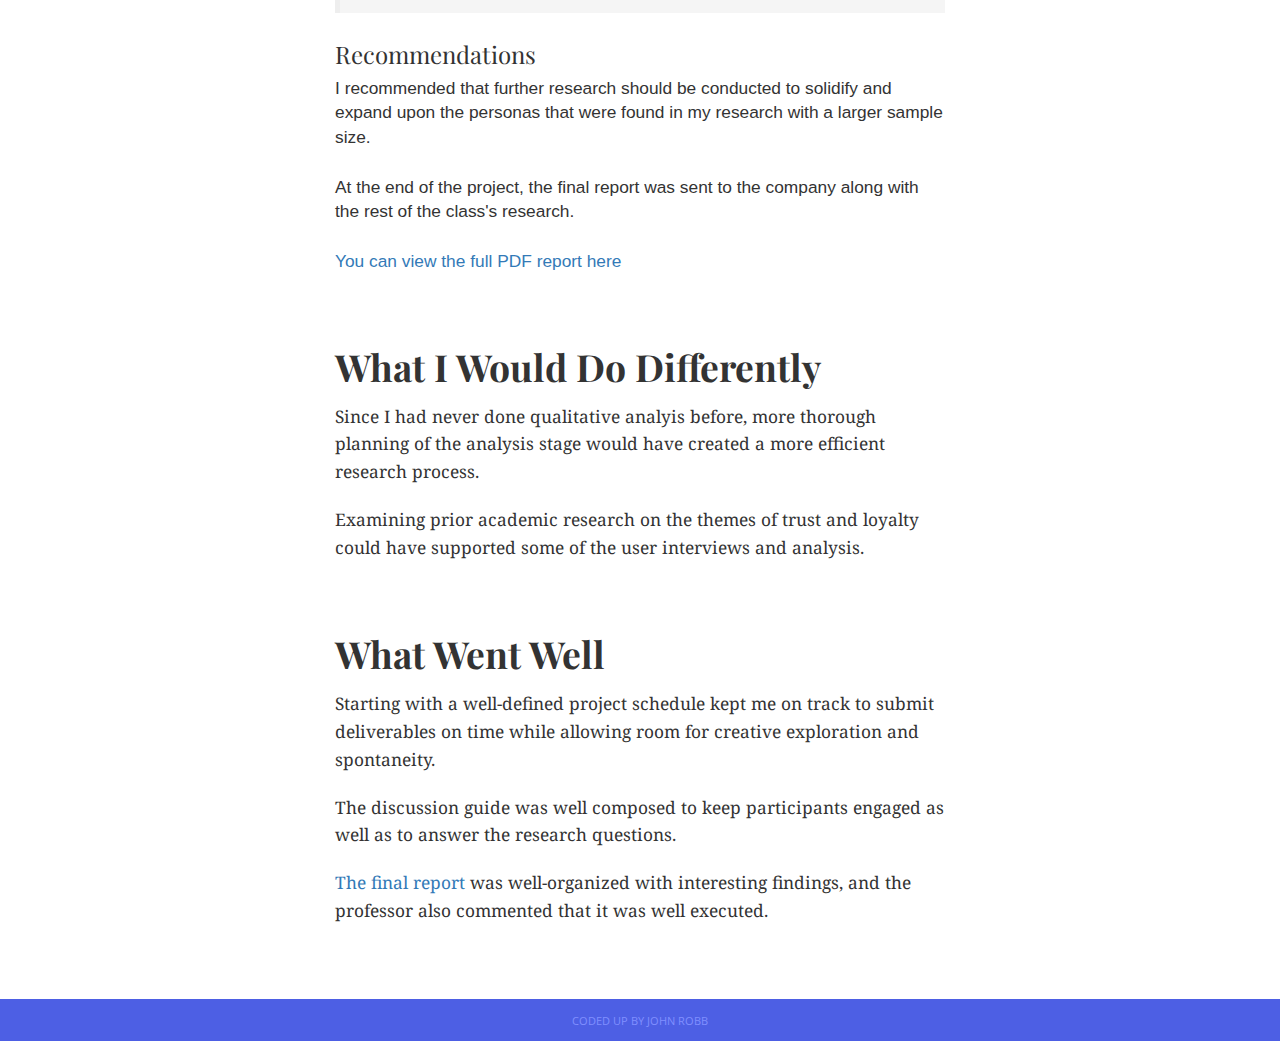
==== commit bcb75172: "Media.css added to articles, fa-update" ====
--- a/article_biz.html
+++ b/article_biz.html
@@ -15,10 +15,11 @@
     <link href="css/bootstrap.min.css" rel="stylesheet">
 
     <!-- Font Awesome -->
-    <link rel="stylesheet" href="fonts/font-awesome/css/font-awesome.min.css">
+    <script src="https://use.fontawesome.com/6570aa56bc.js"></script>
 
     <!-- Custom CSS -->
     <link href="robbstrap.css" rel="stylesheet">
+    <link href="media.css" rel="stylesheet">
 
     <!-- FancyBox -->
     <link rel="stylesheet" href="fancybox/source/jquery.fancybox.css?v=2.1.5" type="text/css" media="screen" />
@@ -26,10 +27,7 @@
     <link rel="stylesheet" href="fancybox/source/helpers/jquery.fancybox-thumbs.css?v=1.0.7" type="text/css" media="screen" />
 
     <!-- Fonts -->
-    <link rel="stylesheet" href="fonts/font-awesome/css/font-awesome.min.css">
     <link href='https://fonts.googleapis.com/css?family=Open+Sans:400,400italic,700,900' rel='stylesheet' type='text/css'>
-
-    <!-- NEW FONTS 9/1/2017 -->
     <link href="https://fonts.googleapis.com/css?family=Droid+Serif:400,400i,700" rel="stylesheet">
     <link href="https://fonts.googleapis.com/css?family=Playfair+Display:400,400i,700,900" rel="stylesheet">
 
--- a/media.css
+++ b/media.css
@@ -0,0 +1,90 @@
+/* sm */
+
+@media (min-width: 768px) {
+  .about img {
+    margin-bottom: 4px;
+  }
+
+  .handshake {
+    padding-top: 60px;
+    padding-bottom: 36px;
+  }
+
+  .handshake h1 {
+    margin-bottom: 24px;
+    font-size: 96px;
+  }
+
+  .handshake p {
+    font-size: 12pt;
+  }
+
+  .intro {
+    /*padding: 40px 0;*/
+  }
+
+  .work {
+    padding: 40px 0 48px 0;
+  }
+
+  .work .well {
+    padding: 72px 72px;
+  }
+
+  .work img {
+    height: 72px;
+    /*margin-bottom: 72px;*/
+  }
+
+  .well i {
+    font-size: 72px;
+    /*margin-bottom: -1000px;*/
+  }
+
+  .well {
+    padding: 60px;
+  }
+
+  .well h2 {
+    font-size: 60px;
+    margin-top: 42px;
+  }
+
+
+
+  .work .well p {
+    font-size: 18px;
+  }
+
+  .xp {
+    padding: 28px 0 28px 0;
+  }
+
+  .xp .btn {
+    margin-top: 16px;
+  }
+
+  .skills {
+    padding: 96px 0 48px 0;
+  }
+
+  .about {
+    padding: 40px 0;
+  }
+
+  #past {
+    padding-left: 16px;
+  }
+}
+
+/* md */
+
+@media (min-width: 992px) {
+
+}
+
+/* lg */
+
+@media (min-width: 1200px) {
+
+}
